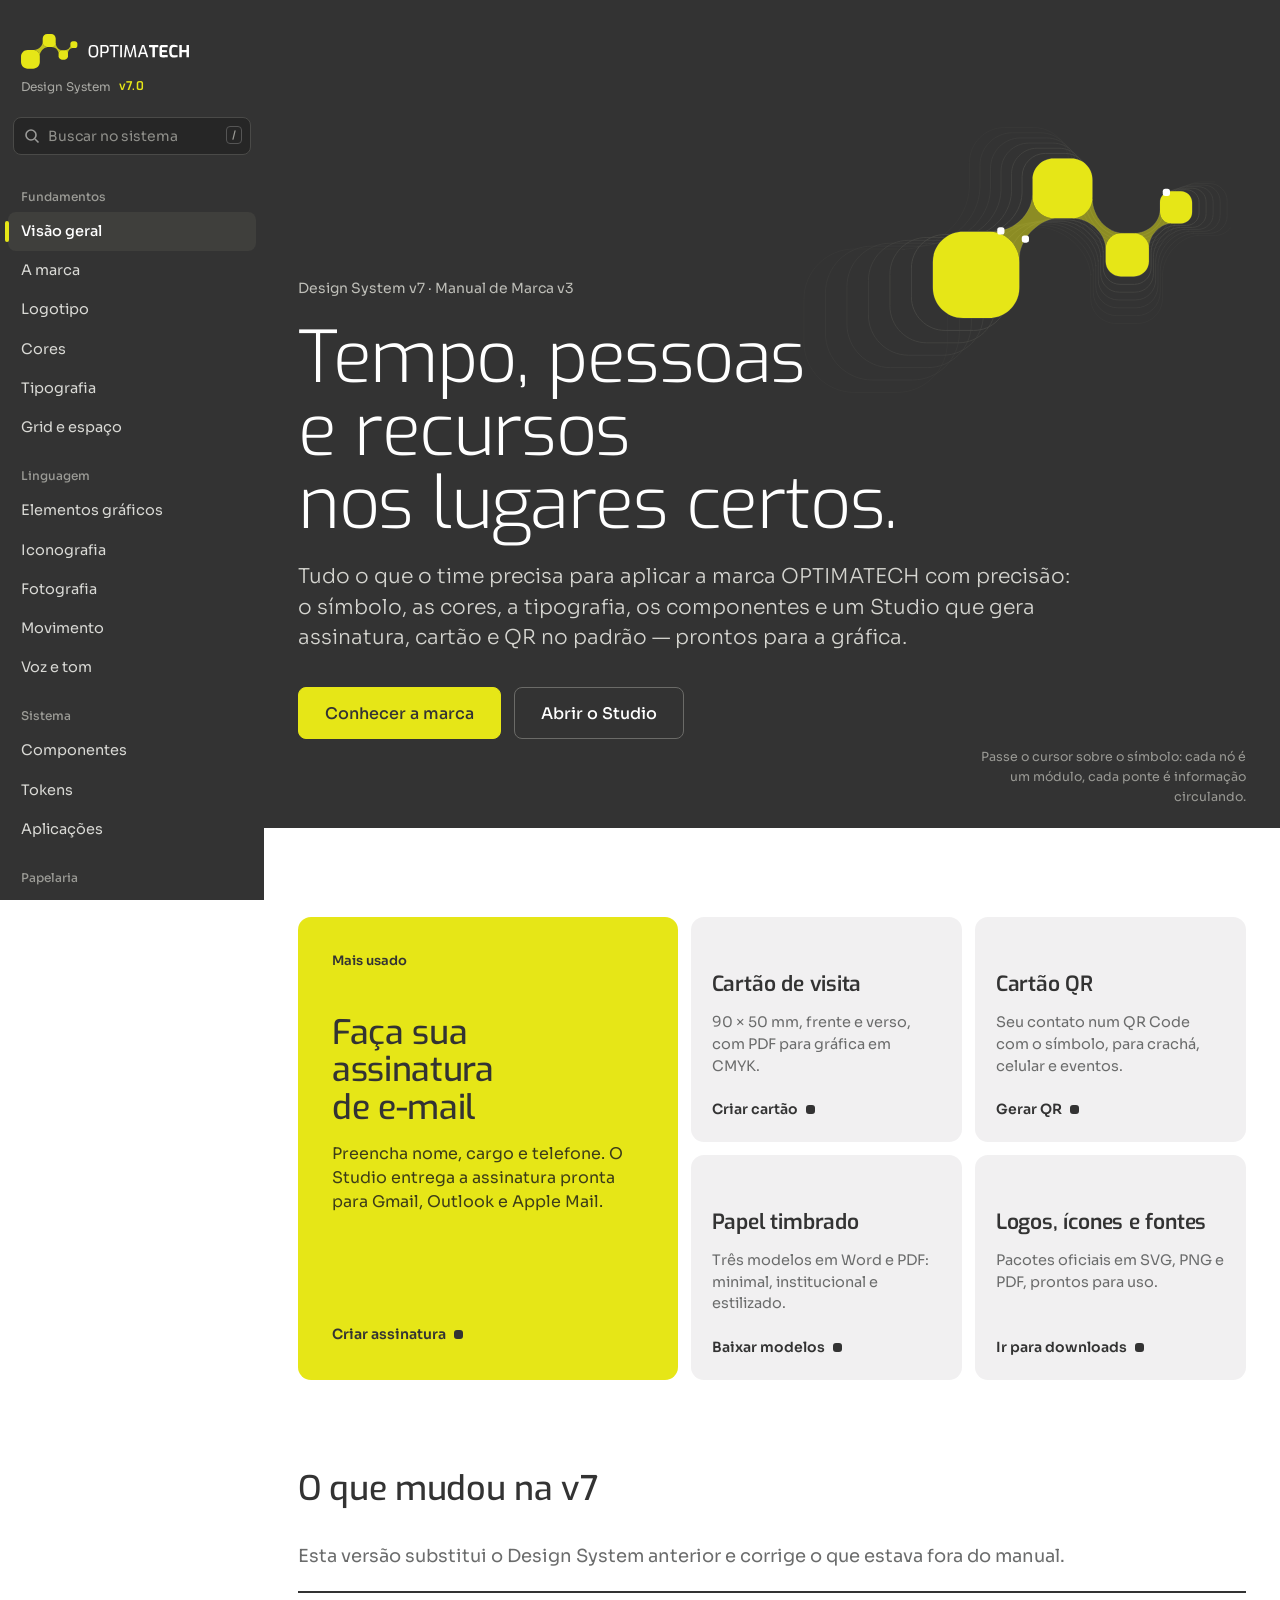
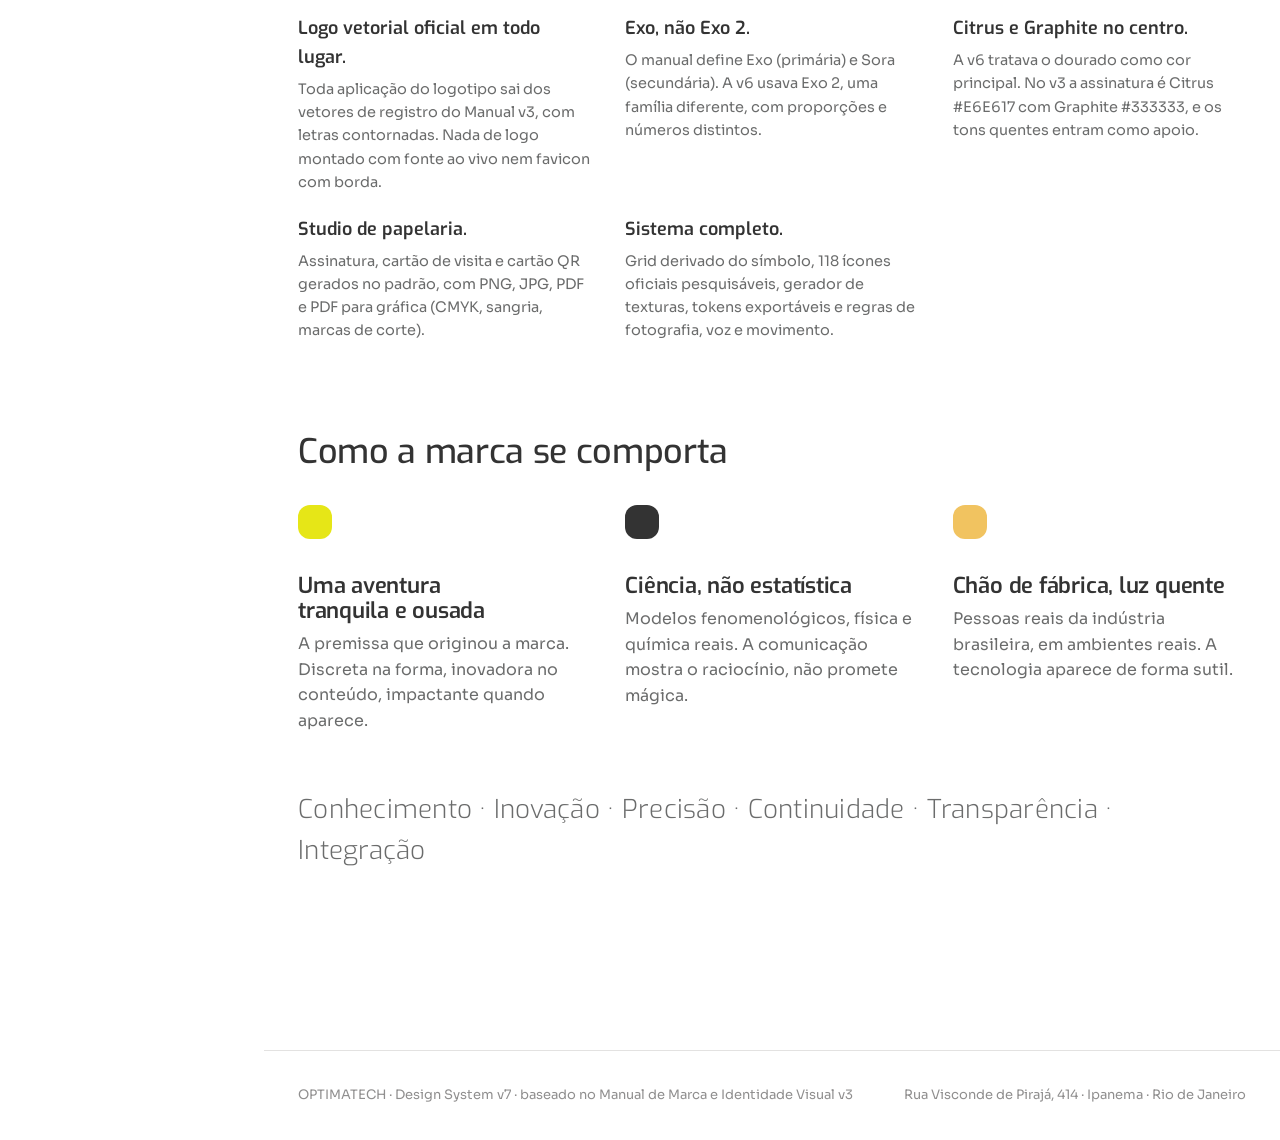
==== index.html @ f8e298fc "Design System v7: nova versão fiel ao Manual de Marca v3 Logo oficial em vetor, paleta Citrus + Grap" ====
<!doctype html>
<html lang="pt-BR">
<head>
<meta charset="utf-8">
<meta name="viewport" content="width=device-width,initial-scale=1">
<title>OPTIMATECH Design System</title>
<meta name="description" content="Marca, regras e ferramentas para aplicar a identidade OPTIMATECH sem erro. Baseado no Manual de Marca v3.">
<meta name="theme-color" content="#333333">
<link rel="icon" href="assets/brand/favicon.svg" type="image/svg+xml">
<link rel="preload" href="assets/fonts/exo-latin-500-normal.woff2" as="font" type="font/woff2" crossorigin>
<link rel="preload" href="assets/fonts/sora-latin-400-normal.woff2" as="font" type="font/woff2" crossorigin>
<link rel="stylesheet" href="assets/css/tokens.css">
<link rel="stylesheet" href="assets/css/base.css">
<link rel="stylesheet" href="assets/css/ds.css">
</head>
<body>
<a class="sr-only" href="#main">Pular para o conteúdo</a>
<div class="shell">
<aside class="rail"></aside>
<div>
<header class="topbar"></header>
<main id="main">

<!-- ===================================================== INÍCIO -->
<section class="page" id="p-inicio" data-page="inicio">
  <div class="hero">
    <div class="hero__stage" id="heroStage" aria-hidden="true"></div>
    <div class="wrap hero__copy">
      <p class="hero__kicker">Design System v7 · Manual de Marca v3</p>
      <h1>Tempo, pessoas e recursos<br>nos lugares certos.</h1>
      <p class="hero__lead">Tudo o que o time precisa para aplicar a marca OPTIMATECH com precisão: o símbolo, as cores, a tipografia, os componentes e um Studio que gera assinatura, cartão e QR no padrão — prontos para a gráfica.</p>
      <div class="hero__cta">
        <a class="btn btn--accent btn--lg" href="#logotipo">Conhecer a marca</a>
        <a class="btn btn--ghost btn--lg" href="studio.html#assinatura">Abrir o Studio</a>
      </div>
    </div>
    <p class="hero__hint">Passe o cursor sobre o símbolo: cada nó é um módulo, cada ponte é informação circulando.</p>
  </div>

  <div class="wrap">
    <div class="sec">
      <div class="start-grid">
        <a class="start start--studio" href="studio.html#assinatura">
          <span class="start__k">Mais usado</span>
          <h3>Faça sua assinatura de e-mail</h3>
          <p>Preencha nome, cargo e telefone. O Studio entrega a assinatura pronta para Gmail, Outlook e Apple Mail.</p>
          <span class="start__go">Criar assinatura</span>
        </a>
        <a class="start" href="studio.html#cartao">
          <h3>Cartão de visita</h3>
          <p>90 × 50 mm, frente e verso, com PDF para gráfica em CMYK.</p>
          <span class="start__go">Criar cartão</span>
        </a>
        <a class="start" href="studio.html#qr">
          <h3>Cartão QR</h3>
          <p>Seu contato num QR Code com o símbolo, para crachá, celular e eventos.</p>
          <span class="start__go">Gerar QR</span>
        </a>
        <a class="start" href="#papelaria">
          <h3>Papel timbrado</h3>
          <p>Três modelos em Word e PDF: minimal, institucional e estilizado.</p>
          <span class="start__go">Baixar modelos</span>
        </a>
        <a class="start" href="#downloads">
          <h3>Logos, ícones e fontes</h3>
          <p>Pacotes oficiais em SVG, PNG e PDF, prontos para uso.</p>
          <span class="start__go">Ir para downloads</span>
        </a>
      </div>
    </div>

    <div class="sec">
      <div class="sec-head"><h2 class="h">O que mudou na v7</h2><p class="intro">Esta versão substitui o Design System anterior e corrige o que estava fora do manual.</p></div>
      <div class="changes">
        <div><b>Logo vetorial oficial em todo lugar.</b><p>Toda aplicação do logotipo sai dos vetores de registro do Manual v3, com letras contornadas. Nada de logo montado com fonte ao vivo nem favicon com borda.</p></div>
        <div><b>Exo, não Exo 2.</b><p>O manual define Exo (primária) e Sora (secundária). A v6 usava Exo 2, uma família diferente, com proporções e números distintos.</p></div>
        <div><b>Citrus e Graphite no centro.</b><p>A v6 tratava o dourado como cor principal. No v3 a assinatura é Citrus #E6E617 com Graphite #333333, e os tons quentes entram como apoio.</p></div>
        <div><b>Studio de papelaria.</b><p>Assinatura, cartão de visita e cartão QR gerados no padrão, com PNG, JPG, PDF e PDF para gráfica (CMYK, sangria, marcas de corte).</p></div>
        <div><b>Sistema completo.</b><p>Grid derivado do símbolo, 118 ícones oficiais pesquisáveis, gerador de texturas, tokens exportáveis e regras de fotografia, voz e movimento.</p></div>
      </div>
    </div>

    <div class="sec">
      <div class="sec-head"><h2 class="h">Como a marca se comporta</h2></div>
      <div class="pillars">
        <div class="pillar"><span class="pillar__n" style="--c:var(--ot-citrus)"></span><h3>Uma aventura tranquila e ousada</h3><p>A premissa que originou a marca. Discreta na forma, inovadora no conteúdo, impactante quando aparece.</p></div>
        <div class="pillar"><span class="pillar__n" style="--c:var(--ot-graphite)"></span><h3>Ciência, não estatística</h3><p>Modelos fenomenológicos, física e química reais. A comunicação mostra o raciocínio, não promete mágica.</p></div>
        <div class="pillar"><span class="pillar__n" style="--c:var(--ot-sand)"></span><h3>Chão de fábrica, luz quente</h3><p>Pessoas reais da indústria brasileira, em ambientes reais. A tecnologia aparece de forma sutil.</p></div>
      </div>
      <p class="values">Conhecimento · Inovação · Precisão · Continuidade · Transparência · Integração</p>
    </div>
  </div>
</section>

<!-- ===================================================== MARCA -->
<section class="page" id="p-marca" data-page="marca">
  <header class="p-head"><svg class="p-head__trail" data-trail></svg><div class="wrap">
    <p class="crumb">Fundamentos</p>
    <h1>A marca</h1>
    <p class="lead">Por que a OPTIMATECH existe, o que o símbolo representa e como isso orienta cada peça.</p>
  </div></header>
  <div class="wrap">
    <div class="sec">
      <div class="purpose">
        <div><h2 class="h">Propósito</h2><p class="big">Contribuir com o desenvolvimento da indústria brasileira, de forma consistente e preparada para o futuro, com mais controle, conhecimento, clareza e capacidade para tomar decisões complexas.</p></div>
        <div><h3>Proposta de valor</h3><p>Automatizamos e integramos sistemas produtivos por meio do conhecimento científico, aliando modelos fenomenológicos e ciência de dados. Conduzimos as plantas industriais para operarem com menos desperdício e mais segurança, e devolvemos ao cliente tempo para o que é estratégico.</p>
        <h3>Assinatura verbal</h3><p><b class="sig">Tempo, pessoas e recursos nos lugares certos.</b><br>Slogan de apresentação: <i>Junte-se à transformação digital da indústria.</i></p></div>
      </div>
    </div>
    <div class="sec">
      <h2 class="h">O símbolo</h2>
      <p class="intro">Quatro nós de cantos arredondados ligados por pontes orgânicas. Os nós são estrutura (dados, módulos, soluções); as pontes são inteligência e informação circulando entre eles. A leitura é de molécula, de rede e de movimento ascendente.</p>
      <div class="concept">
        <div class="concept__art" id="conceptArt"></div>
        <ol class="concept__steps">
          <li data-step="nodes"><b>Nós</b><span>Estrutura, dados, informações. Hubs, módulos e soluções da plataforma.</span></li>
          <li data-step="bridges"><b>Pontes</b><span>Inteligências e informações que conectam os módulos.</span></li>
          <li data-step="merged"><b>Fusão</b><span>Juntos, formam um só fluxo: a planta operando como sistema.</span></li>
          <li data-step="trail"><b>Trilha</b><span>O contorno vira linguagem gráfica: linhas, padrões e supergráficos.</span></li>
        </ol>
      </div>
      <p class="note">A versão 2021 da marca partia do astrolábio, instrumento que dava precisão e direção aos navegadores. A v3 preserva essa ideia de guia no desconhecido e a traduz para o vocabulário da indústria química: moléculas, sensores e redes.</p>
    </div>
    <div class="sec">
      <h2 class="h">Personalidade</h2>
      <div class="traits">
        <div><h3>Discreta</h3><p>Neutra, sóbria, sem excessos. Muito branco, muito Graphite, poucas cores por peça.</p></div>
        <div><h3>Inovadora</h3><p>Forma geométrica e tecnológica, linguagem que antecipa o que a planta ainda não vê.</p></div>
        <div><h3>Impactante</h3><p>Quando o Citrus entra, ele aparece de verdade: grande, chapado, em contraste com Graphite.</p></div>
      </div>
    </div>
  </div>
</section>

<!-- ===================================================== LOGOTIPO -->
<section class="page" id="p-logotipo" data-page="logotipo">
  <header class="p-head"><svg class="p-head__trail" data-trail></svg><div class="wrap">
    <p class="crumb">Fundamentos</p>
    <h1>Logotipo</h1>
    <p class="lead">Símbolo e palavra formam a assinatura principal. Use sempre os arquivos oficiais: as letras são contornadas e a geometria não deve ser redesenhada.</p>
    <nav class="toc"><a href="#logotipo/anatomia">Anatomia</a><a href="#logotipo/construcao">Construção</a><a href="#logotipo/protecao">Área de proteção</a><a href="#logotipo/versoes">Versões</a><a href="#logotipo/cores">Cores</a><a href="#logotipo/gerador">Gerador</a><a href="#logotipo/incorreto">Usos incorretos</a><a href="#logotipo/favicon">Favicon e app</a></nav>
  </div></header>
  <div class="wrap">
    <div class="sec" id="logotipo-anatomia">
      <h2 class="h">Anatomia</h2>
      <p class="intro">Passe o cursor pelas partes para ver o papel de cada uma.</p>
      <div class="anatomy" id="anatomy">
        <div class="anatomy__art" id="anatomyArt"></div>
        <ul class="anatomy__legend">
          <li data-part="nodes"><i style="background:#333"></i><b>Nós</b> quatro quadrados com raio de 35% do lado, em proporção decrescente.</li>
          <li data-part="bridges"><i style="background:#999"></i><b>Pontes</b> curvas de transição entre nós. Podem receber tom de 80% ou 50%.</li>
          <li data-part="optima"><i style="background:#555"></i><b>OPTIMA</b> Exo Medium, contornada.</li>
          <li data-part="tech"><i style="background:#111"></i><b>TECH</b> Exo Bold, contornada. O contraste de peso é parte da marca.</li>
        </ul>
      </div>
    </div>

    <div class="sec" id="logotipo-construcao">
      <h2 class="h">Construção</h2>
      <p class="intro">O módulo <b>u</b> é o lado do menor nó. O símbolo mede 8u de largura; os demais nós crescem em progressão até o maior, que concentra o peso visual na base. Os nós usam sempre raio de 35% do próprio lado, regra que também gera os raios da interface.</p>
      <div class="build" id="buildArt"></div>
    </div>

    <div class="sec" id="logotipo-protecao">
      <h2 class="h">Área de proteção e tamanho mínimo</h2>
      <div class="grid g2">
        <div><div class="clear" id="clearArt"></div><p class="cap">Mantenha 2u livres em todos os lados. Nenhum texto, borda ou imagem entra nessa área.</p></div>
        <div class="minsizes" id="minSizes"></div>
      </div>
    </div>

    <div class="sec" id="logotipo-versoes">
      <h2 class="h">Versões</h2>
      <p class="intro">A assinatura horizontal é a preferencial. O símbolo isolado entra quando a marca já está presente no contexto ou o espaço é pequeno. As variações de símbolo existem para linguagem gráfica, não para substituir o logo.</p>
      <div class="versions" id="versions"></div>
      <h3>Variações do símbolo</h3>
      <div class="symvars" id="symVars"></div>
    </div>

    <div class="sec" id="logotipo-cores">
      <div class="sec-head"><h2 class="h">Versões cromáticas</h2><p class="intro">As combinações aprovadas no manual. Clique para baixar SVG ou PNG.</p></div>
      <div class="variants" id="variants"></div>
    </div>

    <div class="sec" id="logotipo-gerador">
      <h2 class="h">Gerador de logo</h2>
      <p class="intro">Monte exatamente o arquivo que você precisa, dentro das combinações aprovadas.</p>
      <div class="lgen">
        <div class="lgen__preview" id="lgPrev"></div>
        <div class="lgen__ctrl">
          <div class="field"><label>Formato</label><div class="seg" data-lg="layout"><button aria-pressed="true" value="horizontal">Horizontal</button><button value="symbol">Símbolo</button><button value="app">Ícone de app</button></div></div>
          <div class="field"><label>Combinação</label><select class="select" id="lgVariant"></select></div>
          <div class="field"><label>Pontes</label><div class="seg" data-lg="bridge"><button aria-pressed="true" value="solid">Sólidas</button><button value="tint">Tom 80%</button></div></div>
          <div class="field"><label>Área de proteção</label><div class="seg" data-lg="pad"><button value="0">Justo</button><button aria-pressed="true" value="2">2u</button><button value="3">3u</button></div></div>
          <div class="field"><label>Fundo no arquivo</label><div class="seg" data-lg="bg"><button aria-pressed="true" value="1">Com fundo</button><button value="0">Transparente</button></div></div>
          <div class="field"><label for="lgW">Largura do PNG (px)</label><input class="input" id="lgW" type="number" value="2000" min="64" max="8000" step="10"></div>
          <div class="lgen__btns"><button class="btn" id="lgSvg">Baixar SVG</button><button class="btn btn--ghost" id="lgPng">Baixar PNG</button><button class="btn btn--ghost" id="lgCopy">Copiar SVG</button></div>
        </div>
      </div>
    </div>

    <div class="sec" id="logotipo-incorreto">
      <h2 class="h">Usos incorretos</h2>
      <p class="intro">Os erros mais comuns que encontramos em materiais antigos. Se precisar de algo fora das regras, fale com o marketing antes.</p>
      <div class="donts" id="donts"></div>
    </div>

    <div class="sec" id="logotipo-favicon">
      <h2 class="h">Favicon e ícone de app</h2>
      <p class="intro">Tile Graphite com o símbolo centralizado, cantos de 9% do lado. Citrus é a versão principal; laranja e branco são alternativas aprovadas.</p>
      <div class="apps" id="apps"></div>
    </div>
  </div>
</section>

<!-- ===================================================== CORES -->
<section class="page" id="p-cores" data-page="cores">
  <header class="p-head"><svg class="p-head__trail" data-trail></svg><div class="wrap">
    <p class="crumb">Fundamentos</p>
    <h1>Cores</h1>
    <p class="lead">A paleta nasce do chão de fábrica: cinzas sóbrios, aço e o amarelo das sinalizações. Clique em qualquer valor para copiar.</p>
    <nav class="toc"><a href="#cores/primarias">Primárias</a><a href="#cores/neutros">Neutros</a><a href="#cores/quentes">Quentes</a><a href="#cores/solucoes">Soluções</a><a href="#cores/proporcao">Proporção</a><a href="#cores/contraste">Contraste</a><a href="#cores/campanha">Paleta de campanha</a></nav>
  </div></header>
  <div class="wrap">
    <div class="sec" id="cores-primarias"><h2 class="h">Primárias</h2><p class="intro">Citrus, Graphite e branco são a assinatura cromática. Citrus é sinal: entra para chamar atenção, nunca como cor de texto sobre branco.</p><div class="sw-hero" id="swPrimary"></div></div>
    <div class="sec" id="cores-neutros"><h2 class="h">Neutros de fábrica</h2><p class="intro">Fundos, textos e estrutura. Gelo para fundos claros, Iron e Steel para texto secundário, Graphite para texto principal.</p><div class="sw-row" id="swNeutral"></div></div>
    <div class="sec" id="cores-quentes"><h2 class="h">Quentes</h2><p class="intro">A luz de fim de tarde na planta. Areia, âmbar e bronze aquecem fundos, gradientes e fotografias; laranja é acento de alerta e destaque.</p><div class="sw-row" id="swWarm"></div></div>
    <div class="sec" id="cores-solucoes"><h2 class="h">Cores das soluções</h2><p class="intro">Cada frente de produto tem uma cor de identificação para tags, ícones e capas. Use apenas para diferenciar soluções.</p><div class="sol-row" id="swSol"></div></div>
    <div class="sec" id="cores-proporcao"><h2 class="h">Proporção</h2><p class="intro">Uma peça institucional típica: muito respiro claro, Graphite estruturando, Citrus em um único ponto de atenção.</p><div class="ratio" id="ratio"></div><p class="cap">Referência de uso, não fórmula. Peças de campanha podem inverter a dominância (fundo Citrus com elementos Graphite).</p></div>
    <div class="sec" id="cores-contraste"><h2 class="h">Contraste de texto</h2><p class="intro">Combinações calculadas pela WCAG 2.2. Para texto corrido, use apenas AA ou AAA.</p><div class="tbl-wrap"><table class="t contrast" id="contrast"></table></div></div>
    <div class="sec" id="cores-campanha"><h2 class="h">Paleta de campanha</h2><p class="intro">O manual prevê uma extensão vibrante para campanhas, eventos e sub-marcas. Não use em materiais institucionais nem combine mais de duas destas cores na mesma peça.</p><div class="camp" id="swCamp"></div></div>
  </div>
</section>

<!-- ===================================================== TIPOGRAFIA -->
<section class="page" id="p-tipografia" data-page="tipografia">
  <header class="p-head"><svg class="p-head__trail" data-trail></svg><div class="wrap">
    <p class="crumb">Fundamentos</p>
    <h1>Tipografia</h1>
    <p class="lead">Exo dá a voz da marca: geométrica, precisa, tecnológica. Sora garante leitura confortável em telas. A escala segue Fibonacci.</p>
  </div></header>
  <div class="wrap">
    <div class="sec">
      <div class="faces">
        <article class="face face--exo">
          <div class="face__glyph">Aa</div>
          <div><h2 class="h">Exo</h2><p class="role">Primária · títulos, números, destaques, marca</p>
          <p>Escolhida por representar clareza, neutralidade e sofisticação. É a família do logotipo (OPTIMA em Medium, TECH em Bold). Use em títulos, chamadas, números de impacto e nomes de soluções.</p>
          <div class="weights" data-font="Exo" data-w="300,400,500,600,700,800"></div></div>
        </article>
        <article class="face face--sora">
          <div class="face__glyph">Aa</div>
          <div><h2 class="h">Sora</h2><p class="role">Secundária · texto corrido, interface, legendas</p>
          <p>Geométrica com formas abertas e bom espaçamento interno, feita para telas. Disponível no Google Fonts (código aberto), o que garante a mesma aparência em sites, produtos e sistemas.</p>
          <div class="weights" data-font="Sora" data-w="200,300,400,600,700,800"></div></div>
        </article>
      </div>
    </div>
    <div class="sec">
      <h2 class="h">Escala</h2>
      <p class="intro">8 · 13 · 21 · 34 · 55 · 89. Cada degrau é o anterior multiplicado pela razão áurea (1,618).</p>
      <div class="scale" id="typeScale"></div>
    </div>
    <div class="sec">
      <h2 class="h">Hierarquia em uso</h2>
      <div class="hier">
        <div class="hier__demo">
          <p class="hd-date">Março / 2026</p>
          <h3 class="hd-title">Alta Performance Operacional<br>para a <b>Indústria Brasileira</b></h3>
          <p class="hd-body">Gêmeos digitais fenomenológicos e inteligência artificial para otimizar processos industriais complexos. Do mineral ao metal, do petróleo à energia: ciência, não estatística.</p>
          <div class="hd-kpis"><div><b>480x</b><span>mais rápido que análise laboratorial</span></div><div><b>16+</b><span>clientes industriais ativos</span></div><div><b>1 min</b><span>de atualização do gêmeo digital</span></div></div>
        </div>
        <ul class="hier__rules">
          <li><b>Título em dois pesos.</b> Exo Light ou Regular para o contexto, Bold para a ideia-chave, como no logotipo.</li>
          <li><b>Números em Exo.</b> Indicadores grandes, legenda curta em Sora logo abaixo.</li>
          <li><b>Texto corrido em Sora</b> Light ou Regular, 16 a 21 px na tela, até 70 caracteres por linha.</li>
          <li><b>Caixa alta só no logotipo.</b> Títulos e botões usam caixa de frase.</li>
        </ul>
      </div>
    </div>
    <div class="sec">
      <h2 class="h">Teste a tipografia</h2>
      <div class="tester">
        <div class="tester__bar">
          <div class="seg" data-tt="font"><button aria-pressed="true" value="Exo">Exo</button><button value="Sora">Sora</button></div>
          <label>Peso <input type="range" id="ttW" min="200" max="800" step="100" value="500"></label>
          <label>Tamanho <input type="range" id="ttS" min="13" max="144" value="55"></label>
          <span class="tester__val" id="ttVal">Exo 500 · 55 px</span>
        </div>
        <div class="tester__out" id="ttOut" contenteditable="true" spellcheck="false">Fábricas complexas não precisam operar no escuro.</div>
      </div>
    </div>
    <div class="sec">
      <h2 class="h">Quando a fonte não estiver disponível</h2>
      <p>No PowerPoint, Word e e-mail sem as fontes instaladas, use <b>Arial</b> como substituta (títulos em negrito, texto regular). Instale Exo e Sora a partir da página de downloads para ter a marca completa. Nunca substitua o logotipo por texto digitado.</p>
      <p class="note">O manual v3 cita a Neue Haas Grotesk em um parágrafo da página de Exo. Como é uma fonte comercial sem licença registrada aqui, ela não entra no sistema até o marketing confirmar a intenção e a licença.</p>
    </div>
  </div>
</section>

<!-- ===================================================== GRID -->
<section class="page" id="p-grid" data-page="grid">
  <header class="p-head"><svg class="p-head__trail" data-trail></svg><div class="wrap">
    <p class="crumb">Fundamentos</p>
    <h1>Grid e espaço</h1>
    <p class="lead">O mesmo raciocínio que constrói o símbolo organiza as páginas: módulo, proporção áurea e cantos de 35%.</p>
  </div></header>
  <div class="wrap">
    <div class="sec"><h2 class="h">Espaçamento</h2><p class="intro">Escala Fibonacci em pixels. Use os degraus vizinhos para relacionar elementos e saltos maiores para separar blocos.</p><div class="space" id="spaceScale"></div></div>
    <div class="sec"><h2 class="h">Raios</h2><p class="intro">Os nós do símbolo têm raio igual a 35% do lado. Em elementos de interface, que são retangulares, o raio vem de uma escala fixa; em formas quadradas gráficas (tiles, blocos, máscaras de foto), aplique 35%.</p><div class="radii" id="radii"></div></div>
    <div class="sec"><h2 class="h">Grids de layout</h2><div class="layouts" id="layouts"></div></div>
  </div>
</section>

<!-- ===================================================== ELEMENTOS -->
<section class="page" id="p-elementos" data-page="elementos">
  <header class="p-head"><svg class="p-head__trail" data-trail></svg><div class="wrap">
    <p class="crumb">Linguagem</p>
    <h1>Elementos gráficos</h1>
    <p class="lead">Supergráficos, trilhas, padrões e blocos derivados do símbolo. Ajuste cor e escala e baixe em SVG ou PNG para apresentações, posts e ambientação.</p>
  </div></header>
  <div class="wrap">
    <div class="sec">
      <div class="tex" id="tex">
        <div class="tex__tabs seg" id="texTabs"></div>
        <div class="tex__body">
          <div class="tex__preview" id="texPrev"></div>
          <div class="tex__ctrl">
            <p class="tex__desc" id="texDesc"></p>
            <div class="field"><label>Combinação</label><div class="tex__pal" id="texPal"></div></div>
            <div class="field"><label for="texScale">Escala</label><input type="range" id="texScale" min="40" max="260" value="100"></div>
            <div class="field"><label for="texSeed">Variação</label><input type="range" id="texSeed" min="1" max="40" value="7"></div>
            <div class="field"><label>Formato</label><div class="seg" id="texFmt"><button aria-pressed="true" value="1920x1080">16:9</button><button value="1080x1080">1:1</button><button value="1080x1350">4:5</button><button value="1080x1920">9:16</button><button value="2480x3508">A4</button></div></div>
            <div class="lgen__btns"><button class="btn" id="texSvg">Baixar SVG</button><button class="btn btn--ghost" id="texPng">Baixar PNG</button></div>
          </div>
        </div>
      </div>
    </div>
    <div class="sec">
      <h2 class="h">Regras de uso</h2>
      <div class="grid g3 rules">
        <div><h3>Um elemento por peça</h3><p>Escolha um recurso (trilha, padrão ou supergráfico) e deixe ele trabalhar. Combinar vários tira a força da marca.</p></div>
        <div><h3>Gradiente só no símbolo</h3><p>Efeitos metalizados e gradientes podem ser aplicados ao símbolo sobre fundo claro ou escuro, nunca ao logotipo completo nem sobre fotos.</p></div>
        <div><h3>Cortes intencionais</h3><p>O supergráfico sai da página em pelo menos dois lados. Um corte tímido parece erro de diagramação.</p></div>
      </div>
    </div>
  </div>
</section>

<!-- ===================================================== ICONOGRAFIA -->
<section class="page" id="p-iconografia" data-page="iconografia">
  <header class="p-head"><svg class="p-head__trail" data-trail></svg><div class="wrap">
    <p class="crumb">Linguagem</p>
    <h1>Iconografia</h1>
    <p class="lead">118 ícones oficiais em traço técnico, monocromáticos. Busque, troque a cor e baixe em SVG ou PNG.</p>
  </div></header>
  <div class="wrap">
    <div class="sec">
      <div class="ic-bar">
        <input class="input" id="icQ" type="search" placeholder="Buscar ícone: energia, dados, equipe…" aria-label="Buscar ícone">
        <div class="seg" id="icCat"></div>
        <div class="ic-colors" id="icColors" aria-label="Cor dos ícones"></div>
        <label class="ic-size">Tamanho <input type="range" id="icSize" min="32" max="96" value="56"></label>
      </div>
      <p class="ic-count" id="icCount"></p>
      <div class="ic-grid" id="icGrid"></div>
    </div>
    <div class="sec">
      <h2 class="h">Regras</h2>
      <div class="grid g3 rules">
        <div><h3>Uma cor</h3><p>Graphite sobre claro, branco ou Citrus sobre Graphite. Não preencha áreas internas nem aplique duas cores.</p></div>
        <div><h3>A partir de 24 px</h3><p>Abaixo disso os detalhes de traço se perdem. Em interfaces pequenas, prefira ícones de sistema simples.</p></div>
        <div><h3>Ícone acompanha texto</h3><p>Em diagramas e cards, o ícone ilustra um rótulo; ele não substitui a palavra.</p></div>
      </div>
    </div>
  </div>
  <div class="drawer" id="icDrawer" hidden>
    <div class="drawer__in">
      <button class="drawer__x" id="icX" aria-label="Fechar">×</button>
      <div class="drawer__art" id="icArt"></div>
      <h3 id="icName"></h3><p class="cap" id="icMeta"></p>
      <div class="lgen__btns"><button class="btn" id="icDlSvg">Baixar SVG</button><button class="btn btn--ghost" id="icDlPng">Baixar PNG 512</button><button class="btn btn--ghost" id="icCopy">Copiar SVG</button></div>
    </div>
  </div>
</section>

<!-- ===================================================== FOTOGRAFIA -->
<section class="page" id="p-fotografia" data-page="fotografia">
  <header class="p-head"><svg class="p-head__trail" data-trail></svg><div class="wrap">
    <p class="crumb">Linguagem</p>
    <h1>Fotografia</h1>
    <p class="lead">Pessoas reais da indústria brasileira, máquinas reais dos nossos setores, luz quente. O cliente precisa reconhecer a própria planta na imagem.</p>
  </div></header>
  <div class="wrap">
    <div class="sec">
      <div class="photo-mosaic" id="photoMosaic"></div>
    </div>
    <div class="sec">
      <h2 class="h">Direção</h2>
      <div class="grid g2 rules">
        <div><h3>O humano em primeiro plano</h3><p>Operador, engenheira, gerente de processo. Rostos, mãos, olhar atento. A tecnologia aparece de forma sutil, num tablet ou numa tela ao fundo.</p></div>
        <div><h3>Luz de fim de tarde</h3><p>Âmbar, cobre e areia. O quente é a marca. Evite azul frio dominante; se a cena for noturna, mantenha pontos de luz quente.</p></div>
        <div><h3>Equipamento verdadeiro</h3><p>Alto-forno, disco pelotizador, coluna de destilação, evaporador. Cada setor reconhece suas máquinas; maquinário genérico enfraquece a mensagem.</p></div>
        <div><h3>Brasil, não banco de imagem</h3><p>Pessoas e ambientes brasileiros e latino-americanos, sem pose de estúdio, sem sorriso para a câmera fora de contexto.</p></div>
      </div>
    </div>
    <div class="sec">
      <h2 class="h">Tratamento com a marca</h2>
      <p class="intro">Arraste para comparar a foto original com o tratamento em duotone Graphite e Citrus, usado em capas e chamadas fortes.</p>
      <div class="duo" id="duo"><img src="assets/img/foto/engenheira-tablet-forno.jpg" alt="Engenheira com tablet diante de um forno industrial"><div class="duo__fx"><img src="assets/img/foto/engenheira-tablet-forno.jpg" alt=""></div><input type="range" min="0" max="100" value="50" aria-label="Comparar tratamento"><span class="duo__h"></span></div>
      <div class="grid g3" style="margin-top:var(--s-6)">
        <figure class="do"><div class="ph" style="background-image:url(assets/img/foto/pelotizacao-forno-grelha.jpg)"><span class="ph__logo" data-logo="white"></span></div><figcaption>Logo branco chapado, no canto com área livre.</figcaption></figure>
        <figure class="dont"><div class="ph" style="background-image:url(assets/img/foto/pelotizacao-forno-grelha.jpg)"><span class="ph__logo ph__logo--mid" data-logo="citrus"></span></div><figcaption>Logo colorido sobre área de imagem movimentada.</figcaption></figure>
        <figure class="dont"><div class="ph ph--cold" style="background-image:url(assets/img/foto/operador-sala-controle-calma.jpg)"></div><figcaption>Filtro azul frio. Contraria a temperatura da marca.</figcaption></figure>
      </div>
    </div>
  </div>
</section>

<!-- ===================================================== MOVIMENTO -->
<section class="page" id="p-movimento" data-page="movimento">
  <header class="p-head"><svg class="p-head__trail" data-trail></svg><div class="wrap">
    <p class="crumb">Linguagem</p>
    <h1>Movimento</h1>
    <p class="lead">A marca se move como um processo bem controlado: entra com fluidez, encaixa com precisão e nunca balança sem motivo.</p>
  </div></header>
  <div class="wrap">
    <div class="sec">
      <div class="motion" id="motionDemos"></div>
    </div>
    <div class="sec">
      <h2 class="h">Curvas e durações</h2>
      <div class="grid g2">
        <div class="easing" id="easing"></div>
        <div><div class="tbl-wrap"><table class="t"><thead><tr><th>Token</th><th>Valor</th><th>Uso</th></tr></thead><tbody>
          <tr><td><code>--t-fast</code></td><td>130 ms</td><td>Hover, foco, toggles</td></tr>
          <tr><td><code>--t-base</code></td><td>210 ms</td><td>Abrir menus, trocar abas</td></tr>
          <tr><td><code>--t-slow</code></td><td>550 ms</td><td>Entrada de página, painéis</td></tr>
          <tr><td><code>--t-scene</code></td><td>890 ms</td><td>Assinatura animada, aberturas de vídeo</td></tr>
          <tr><td><code>--ease-flow</code></td><td>cubic-bezier(.22,.8,.2,1)</td><td>Entradas e transições</td></tr>
          <tr><td><code>--ease-snap</code></td><td>cubic-bezier(.5,0,.2,1.4)</td><td>Encaixe de nós, confirmações</td></tr>
        </tbody></table></div>
        <p class="cap" style="margin-top:var(--s-4)">Respeite a preferência de movimento reduzido do sistema: os tokens zeram automaticamente.</p></div>
      </div>
    </div>
  </div>
</section>

<!-- ===================================================== VOZ -->
<section class="page" id="p-voz" data-page="voz">
  <header class="p-head"><svg class="p-head__trail" data-trail></svg><div class="wrap">
    <p class="crumb">Linguagem</p>
    <h1>Voz e tom</h1>
    <p class="lead">Falamos como engenheiros que explicam bem: autoridade técnica sem jargão, números concretos, nenhum exagero.</p>
  </div></header>
  <div class="wrap">
    <div class="sec">
      <div class="voice">
        <div><h3>Somos</h3><ul><li>Precisos e concretos</li><li>Calmos diante de problemas complexos</li><li>Curiosos e científicos</li><li>Parceiros do chão de fábrica</li></ul></div>
        <div><h3>Não somos</h3><ul><li>Vagos ou promocionais</li><li>Alarmistas</li><li>Herméticos, cheios de siglas</li><li>Distantes, de consultoria de slide</li></ul></div>
      </div>
    </div>
    <div class="sec">
      <h2 class="h">Chamadas que funcionam</h2>
      <p class="intro">Frases do manual v3. Curtas, com um problema real e uma resposta verificável.</p>
      <div class="lines" id="lines"></div>
    </div>
    <div class="sec">
      <h2 class="h">Reescrevendo</h2>
      <div class="rewrite" id="rewrite"></div>
    </div>
    <div class="sec">
      <h2 class="h">Vocabulário</h2>
      <div class="tbl-wrap"><table class="t"><thead><tr><th>Prefira</th><th>Evite</th><th>Por quê</th></tr></thead><tbody>
        <tr><td>Modelagem fenomenológica, física e química reais</td><td>IA que aprende sozinha, caixa-preta</td><td>Nosso diferencial é ciência aplicada, não estatística opaca.</td></tr>
        <tr><td>Gêmeo digital (digital twin na primeira menção em inglês)</td><td>Réplica virtual, avatar da planta</td><td>Termo consolidado no mercado e nos nossos materiais.</td></tr>
        <tr><td>480x mais rápido que a análise laboratorial</td><td>+47% de eficiência</td><td>Número concreto, com referência, convence mais que percentual solto.</td></tr>
        <tr><td>Plataforma Master: Middler, Motor, Monitor</td><td>Planos Básico, Intermediário, Avançado</td><td>Mostramos arquitetura e funcionalidades, não pacotes.</td></tr>
        <tr><td>Planta, operação, processo</td><td>Negócio, ecossistema, jornada</td><td>Falamos a língua de quem opera.</td></tr>
      </tbody></table></div>
    </div>
  </div>
</section>

<!-- ===================================================== COMPONENTES -->
<section class="page" id="p-componentes" data-page="componentes">
  <header class="p-head"><svg class="p-head__trail" data-trail></svg><div class="wrap">
    <p class="crumb">Sistema</p>
    <h1>Componentes</h1>
    <p class="lead">Blocos de interface prontos para o site, apresentações HTML e ferramentas internas. Copie o código e use com os tokens.</p>
    <nav class="toc" id="compToc"></nav>
  </div></header>
  <div class="wrap" id="components"></div>
</section>

<!-- ===================================================== TOKENS -->
<section class="page" id="p-tokens" data-page="tokens">
  <header class="p-head"><svg class="p-head__trail" data-trail></svg><div class="wrap">
    <p class="crumb">Sistema</p>
    <h1>Tokens</h1>
    <p class="lead">Os valores de cor, tipo, espaço, raio e movimento num formato que desenvolvedores e ferramentas leem direto.</p>
    <div class="p-meta"><button class="btn btn--sm" data-export="css">Baixar CSS</button><button class="btn btn--sm btn--ghost" data-export="json">Baixar JSON</button><button class="btn btn--sm btn--ghost" data-export="scss">Baixar SCSS</button><button class="btn btn--sm btn--ghost" data-export="tailwind">Baixar Tailwind</button></div>
  </div></header>
  <div class="wrap"><div class="sec"><div class="tbl-wrap"><table class="t" id="tokTable"></table></div></div></div>
</section>

<!-- ===================================================== APLICAÇÕES -->
<section class="page" id="p-aplicacoes" data-page="aplicacoes">
  <header class="p-head"><svg class="p-head__trail" data-trail></svg><div class="wrap">
    <p class="crumb">Sistema</p>
    <h1>Aplicações</h1>
    <p class="lead">Referências do Manual v3 mostrando a marca em uso. Use como direção de arte, não como template para copiar.</p>
  </div></header>
  <div class="wrap"><div class="sec" id="apps-gallery"></div></div>
  <div class="lightbox" id="lightbox" hidden><button aria-label="Fechar">×</button><img alt=""><p></p></div>
</section>

<!-- ===================================================== PAPELARIA -->
<section class="page" id="p-papelaria" data-page="papelaria">
  <header class="p-head"><svg class="p-head__trail" data-trail></svg><div class="wrap">
    <p class="crumb">Papelaria</p>
    <h1>Papel timbrado</h1>
    <p class="lead">Três modelos A4 na nova marca. O arquivo Word abre pronto para escrever: a arte fica no cabeçalho, atrás do texto, e se repete em todas as páginas.</p>
  </div></header>
  <div class="wrap">
    <div class="sec"><div class="lh" id="letterheads"><p class="cap">Carregando modelos…</p></div></div>
    <div class="sec">
      <h2 class="h">Como usar</h2>
      <div class="grid g3 rules">
        <div><h3>Word (.docx)</h3><p>Abra, escreva no corpo e salve com outro nome. Para criar sempre a partir do modelo, use o arquivo .dotx.</p></div>
        <div><h3>PDF</h3><p>Para imprimir a folha em branco na gráfica ou anexar como fundo em outros programas.</p></div>
        <div><h3>Impressão no escritório</h3><p>Imprima em A4 75 a 90 g/m², escala 100%. Impressoras domésticas não imprimem até a borda: o modelo já respeita essa margem.</p></div>
      </div>
      <div class="studio-cta dark">
        <div><h3>Cartão, assinatura e QR</h3><p>A papelaria pessoal é gerada no Studio com os seus dados.</p></div>
        <div class="lgen__btns"><a class="btn btn--accent" href="studio.html#cartao">Criar cartão de visita</a><a class="btn btn--ghost" href="studio.html#assinatura">Criar assinatura</a></div>
      </div>
    </div>
  </div>
</section>

<!-- ===================================================== DOWNLOADS -->
<section class="page" id="p-downloads" data-page="downloads">
  <header class="p-head"><svg class="p-head__trail" data-trail></svg><div class="wrap">
    <p class="crumb">Papelaria</p>
    <h1>Downloads</h1>
    <p class="lead">Pacotes oficiais da marca. Ao baixar, você concorda em usar os arquivos conforme este Design System.</p>
  </div></header>
  <div class="wrap"><div class="sec"><div class="dl" id="dlList"><p class="cap">Carregando pacotes…</p></div></div></div>
</section>

<footer class="foot"><div class="wrap"><span>OPTIMATECH · Design System v7 · baseado no Manual de Marca e Identidade Visual v3</span><span>Rua Visconde de Pirajá, 414 · Ipanema · Rio de Janeiro</span></div></footer>
</main>
</div>
</div>
<script src="assets/js/brand.js"></script>
<script src="assets/js/shell.js"></script>
<script src="assets/js/icons.js" defer></script>
<script src="assets/js/app.js" defer></script>
</body>
</html>
---- assets/css/tokens.css ----
/* =========================================================================
   OPTIMATECH Design Tokens · v7.0 (base: Manual de Marca e Identidade Visual v3)
   Fonte única para web, Studio e documentos. Valores marcados "derivado" não
   estão no manual; foram calculados a partir da geometria/paleta oficial.
   ========================================================================= */

@font-face{font-family:'Exo';font-style:normal;font-weight:300;font-display:swap;src:url(../fonts/exo-latin-300-normal.woff2) format('woff2')}
@font-face{font-family:'Exo';font-style:normal;font-weight:400;font-display:swap;src:url(../fonts/exo-latin-400-normal.woff2) format('woff2')}
@font-face{font-family:'Exo';font-style:italic;font-weight:400;font-display:swap;src:url(../fonts/exo-latin-400-italic.woff2) format('woff2')}
@font-face{font-family:'Exo';font-style:normal;font-weight:500;font-display:swap;src:url(../fonts/exo-latin-500-normal.woff2) format('woff2')}
@font-face{font-family:'Exo';font-style:normal;font-weight:600;font-display:swap;src:url(../fonts/exo-latin-600-normal.woff2) format('woff2')}
@font-face{font-family:'Exo';font-style:normal;font-weight:700;font-display:swap;src:url(../fonts/exo-latin-700-normal.woff2) format('woff2')}
@font-face{font-family:'Exo';font-style:normal;font-weight:800;font-display:swap;src:url(../fonts/exo-latin-800-normal.woff2) format('woff2')}
@font-face{font-family:'Sora';font-style:normal;font-weight:200;font-display:swap;src:url(../fonts/sora-latin-200-normal.woff2) format('woff2')}
@font-face{font-family:'Sora';font-style:normal;font-weight:300;font-display:swap;src:url(../fonts/sora-latin-300-normal.woff2) format('woff2')}
@font-face{font-family:'Sora';font-style:normal;font-weight:400;font-display:swap;src:url(../fonts/sora-latin-400-normal.woff2) format('woff2')}
@font-face{font-family:'Sora';font-style:normal;font-weight:500;font-display:swap;src:url(../fonts/sora-latin-500-normal.woff2) format('woff2')}
@font-face{font-family:'Sora';font-style:normal;font-weight:600;font-display:swap;src:url(../fonts/sora-latin-600-normal.woff2) format('woff2')}
@font-face{font-family:'Sora';font-style:normal;font-weight:700;font-display:swap;src:url(../fonts/sora-latin-700-normal.woff2) format('woff2')}
@font-face{font-family:'Sora';font-style:normal;font-weight:800;font-display:swap;src:url(../fonts/sora-latin-800-normal.woff2) format('woff2')}

:root{
  /* ---- Cor · primária (logotipo) ---- */
  --ot-citrus:#E6E617;      /* CMYK ≈ 16·1·96·0  · ref. PANTONE 3955 C (manual 2021) */
  --ot-graphite:#333333;    /* CMYK ≈ 78·69·62·70 (áreas) · K 90 (texto fino) */
  --ot-white:#FFFFFF;

  /* ---- Cor · neutros de chão de fábrica ---- */
  --ot-ice:#F1F0F1;
  --ot-gray:#908F8F;
  --ot-steel:#808181;
  --ot-iron:#6B6C6C;
  --ot-carbon:#262626;      /* derivado: Graphite −8% L, para camadas sobre Graphite */
  --ot-mist:#E3E2E1;        /* derivado: divisores sobre Ice */

  /* ---- Cor · quentes (secundária) ---- */
  --ot-lemon:#EEE454;
  --ot-butter:#F8D568;
  --ot-sand:#F1C360;
  --ot-amber:#FBB03B;
  --ot-bronze:#A97727;
  --ot-olive:#B3B336;
  --ot-orange:#E65717;
  --ot-slate:#73829D;

  /* ---- Cor · soluções (manual v3 p.56) ---- */
  --ot-sol-gemeo:#2794A8;
  --ot-sol-sensor:#E65717;
  --ot-sol-coi:#E6E617;
  --ot-sol-ialab:#808181;

  /* ---- Semânticos (UI) ---- */
  --bg:var(--ot-white);
  --bg-subtle:var(--ot-ice);
  --surface:var(--ot-white);
  --ink:var(--ot-graphite);
  --ink-2:var(--ot-iron);
  --ink-3:var(--ot-gray);
  --line:var(--ot-mist);
  --accent:var(--ot-citrus);
  --on-accent:var(--ot-graphite);
  --focus:#2794A8;
  --ok:#3F8F3A; --warn:var(--ot-amber); --danger:var(--ot-orange); /* --ok derivado */

  /* ---- Tipografia ---- */
  --font-display:'Exo',system-ui,sans-serif;   /* primária · títulos, números, marca */
  --font-text:'Sora',system-ui,sans-serif;     /* secundária · texto corrido e UI digital */
  /* Escala Fibonacci (manual v3): 8 · 13 · 21 · 34 · 55 · 89 */
  --fs-micro:8px; --fs-small:13px; --fs-body:16px; --fs-lead:21px; --fs-h2:34px; --fs-h1:55px; --fs-hero:89px;
  --lh-tight:1.05; --lh-head:1.15; --lh-body:1.6;

  /* ---- Espaço (Fibonacci, px) ---- */
  --s-1:3px; --s-2:5px; --s-3:8px; --s-4:13px; --s-5:21px; --s-6:34px; --s-7:55px; --s-8:89px; --s-9:144px;

  /* ---- Raio: derivado dos nós do símbolo (raio = 35% do lado) ---- */
  --r-node:35%;
  --r-xs:3px; --r-sm:6px; --r-md:8px; --r-lg:13px; --r-xl:21px; --r-pill:999px;

  /* ---- Elevação ---- */
  --e-1:0 1px 2px rgba(51,51,51,.08);
  --e-2:0 6px 21px -8px rgba(51,51,51,.22);
  --e-3:0 21px 55px -21px rgba(38,38,38,.38);

  /* ---- Movimento ---- */
  --ease-flow:cubic-bezier(.22,.8,.2,1);    /* entrada: dados chegando */
  --ease-snap:cubic-bezier(.5,0,.2,1.4);    /* encaixe de nó */
  --t-fast:130ms; --t-base:210ms; --t-slow:550ms; --t-scene:890ms;

  /* ---- Layout ---- */
  --rail:264px; --content:1120px; --gutter:21px;
}
@media (prefers-reduced-motion:reduce){:root{--t-fast:0ms;--t-base:0ms;--t-slow:0ms;--t-scene:0ms}}
---- assets/css/base.css ----
/* OPTIMATECH DS v7 · shell + componentes base */
*,*::before,*::after{box-sizing:border-box}
html{-webkit-text-size-adjust:100%;scroll-behavior:smooth;scroll-padding-top:var(--s-6)}
body{margin:0;background:var(--bg);color:var(--ink);font:400 var(--fs-body)/var(--lh-body) var(--font-text);-webkit-font-smoothing:antialiased;text-rendering:optimizeLegibility}
img,svg{display:block;max-width:100%}
a{color:inherit}
button,input,select,textarea{font:inherit;color:inherit}
:focus-visible{outline:2px solid var(--focus);outline-offset:2px;border-radius:2px}
::selection{background:var(--ot-citrus);color:var(--ot-graphite)}
.sr-only{position:absolute;width:1px;height:1px;overflow:hidden;clip:rect(0 0 0 0);white-space:nowrap}

/* ---------- Shell ---------- */
.shell{display:grid;grid-template-columns:var(--rail) minmax(0,1fr);min-height:100vh}
.rail{position:sticky;top:0;height:100vh;overflow:auto;background:var(--ot-graphite);color:#E9E9E6;display:flex;flex-direction:column;scrollbar-width:thin;scrollbar-color:#555 transparent;z-index:20}
.rail__brand{display:block;padding:var(--s-6) var(--s-5) var(--s-5);text-decoration:none}
.rail__brand svg{width:168px;height:auto}
.rail__ver{display:flex;gap:8px;align-items:center;margin-top:var(--s-3);font-size:12px;color:#A9A9A4}
.rail__ver b{font-weight:600;color:var(--ot-citrus);font-family:var(--font-display);letter-spacing:.02em}
.rail__search{margin:0 var(--s-4) var(--s-4);position:relative}
.rail__search input{width:100%;height:38px;border-radius:var(--r-md);border:1px solid #4A4A48;background:var(--ot-carbon);padding:0 12px 0 34px;color:#fff;font-size:14px}
.rail__search input::placeholder{color:#8f8f8a}
.rail__search svg{position:absolute;left:11px;top:11px;width:16px;height:16px;opacity:.6}
.rail__search kbd{position:absolute;right:9px;top:9px;font:500 11px var(--font-text);color:#9a9a95;border:1px solid #555;border-radius:4px;padding:1px 5px}
.rail nav{padding:0 var(--s-3) var(--s-6);flex:1}
.rail__group{margin-top:var(--s-4)}
.rail__group>span{display:block;padding:6px 13px;font-size:12px;color:#9a9a95;font-weight:500}
.rail a.nav{display:flex;align-items:center;gap:10px;padding:8px 13px;border-radius:var(--r-md);text-decoration:none;font-size:14.5px;color:#D9D9D5;position:relative;transition:background var(--t-fast),color var(--t-fast)}
.rail a.nav:hover{background:#3d3d3b;color:#fff}
.rail a.nav[aria-current="page"]{background:#3f3f3c;color:#fff;font-weight:500}
.rail a.nav[aria-current="page"]::before{content:"";position:absolute;left:-3px;top:9px;bottom:9px;width:4px;border-radius:3px;background:var(--ot-citrus)}
.rail a.nav .tag{margin-left:auto;font-size:11px;font-weight:600;background:var(--ot-citrus);color:var(--ot-graphite);border-radius:var(--r-pill);padding:1px 7px}
.rail__foot{padding:var(--s-5);border-top:1px solid #444;font-size:12px;color:#9a9a95;line-height:1.5}
.rail__foot a{color:#d0d0cb}
.topbar{display:none}
main,.shell>div{min-width:0}

@media (max-width:960px){
  .shell{grid-template-columns:minmax(0,1fr)}
  .rail{position:fixed;inset:0 auto 0 0;width:min(86vw,320px);transform:translateX(-102%);transition:transform var(--t-base) var(--ease-flow);box-shadow:var(--e-3)}
  body.nav-open .rail{transform:none}
  body.nav-open::after{content:"";position:fixed;inset:0;background:rgba(0,0,0,.4);z-index:15}
  .topbar{display:flex;position:sticky;top:0;z-index:10;align-items:center;gap:12px;height:56px;padding:0 16px;background:var(--ot-graphite);color:#fff}
  .topbar button{background:none;border:0;width:40px;height:40px;display:grid;place-items:center;cursor:pointer;color:#fff}
  .topbar svg.logo{height:22px;width:auto}
}

/* ---------- Página ---------- */
.page{display:none}
.page.is-active{display:block;animation:pagein var(--t-slow) var(--ease-flow)}
@keyframes pagein{from{opacity:0;transform:translateY(8px)}to{opacity:1;transform:none}}
.wrap{max-width:var(--content);margin:0 auto;padding:0 var(--s-6)}
@media (max-width:640px){.wrap{padding:0 16px}}

.p-head{position:relative;overflow:hidden;background:var(--ot-ice);border-bottom:1px solid var(--line)}
.p-head .wrap{padding-top:var(--s-8);padding-bottom:var(--s-7);position:relative;z-index:1}
.p-head__trail{position:absolute;right:-60px;top:-30px;width:min(620px,70%);opacity:.9;pointer-events:none}
.p-head__trail path{stroke:#c9c8c4}
.crumb{font-size:13px;color:var(--ink-2);margin:0 0 var(--s-4)}
.crumb a{text-decoration:none}
h1,h2,h3,h4{font-family:var(--font-display);font-weight:500;margin:0;letter-spacing:-.01em;line-height:var(--lh-head);text-wrap:balance}
.p-head h1{font-size:clamp(40px,6vw,var(--fs-h1));font-weight:400;max-width:15ch}
.p-head h1 strong{font-weight:700}
.p-head .lead{font-size:var(--fs-lead);line-height:1.5;color:var(--ink-2);max-width:56ch;margin:var(--s-5) 0 0;font-weight:300}
.p-meta{display:flex;flex-wrap:wrap;gap:var(--s-3);margin-top:var(--s-5)}

.sec{padding:var(--s-8) 0 0}
.sec:last-child{padding-bottom:var(--s-8)}
.sec>.wrap>h2,.sec h2.h{font-size:var(--fs-h2);font-weight:500;margin-bottom:var(--s-4)}
.sec h3{font-size:var(--fs-lead);font-weight:600;margin:var(--s-6) 0 var(--s-3)}
.sec p{max-width:68ch;margin:0 0 var(--s-4);color:#4a4a48}
.sec p.intro{font-size:18px;color:var(--ink-2);max-width:62ch}
.sec-head{display:flex;align-items:flex-end;justify-content:space-between;gap:var(--s-5);flex-wrap:wrap;margin-bottom:var(--s-5)}
.sec-head p{margin:0}
.toc{display:flex;flex-wrap:wrap;gap:6px;margin-top:var(--s-6)}
.toc a{font-size:13px;text-decoration:none;padding:6px 12px;border-radius:var(--r-pill);border:1px solid #d6d5d2;background:#fff;color:var(--ink)}
.toc a:hover{border-color:var(--ink)}

/* ---------- Componentes ---------- */
.btn{--b:var(--ot-graphite);--f:#fff;display:inline-flex;align-items:center;justify-content:center;gap:8px;height:40px;padding:0 18px;border-radius:var(--r-md);border:1px solid var(--b);background:var(--b);color:var(--f);font:500 14.5px var(--font-text);text-decoration:none;cursor:pointer;white-space:nowrap;transition:transform var(--t-fast),background var(--t-fast),box-shadow var(--t-fast)}
.btn:hover{box-shadow:var(--e-2)}
.btn:active{transform:translateY(1px)}
.btn svg{width:16px;height:16px}
.btn--accent{--b:var(--ot-citrus);--f:var(--ot-graphite)}
.btn--ghost{background:transparent;color:var(--ink);border-color:#cfcecb}
.btn--ghost:hover{border-color:var(--ink);box-shadow:none}
.btn--sm{height:32px;padding:0 12px;font-size:13px;border-radius:var(--r-sm)}
.btn--lg{height:52px;padding:0 26px;font-size:16px}
.btn[disabled]{opacity:.45;pointer-events:none}
.on-dark .btn--ghost{color:#fff;border-color:#666}

.chip{display:inline-flex;align-items:center;gap:6px;height:26px;padding:0 10px;border-radius:var(--r-pill);background:#fff;border:1px solid #d6d5d2;font-size:12.5px;color:var(--ink-2)}
.chip i{width:8px;height:8px;border-radius:2.8px;background:var(--c,var(--ot-citrus))}

.card{background:var(--surface);border:1px solid var(--line);border-radius:var(--r-lg);padding:var(--s-5)}
.panel{background:var(--ot-ice);border-radius:var(--r-lg);padding:var(--s-6)}
.dark{background:var(--ot-graphite);color:#EDEDEA}
.dark p{color:#c8c8c3}

.grid{display:grid;gap:var(--s-5)}
.g2{grid-template-columns:repeat(2,minmax(0,1fr))}
.g3{grid-template-columns:repeat(3,minmax(0,1fr))}
.g4{grid-template-columns:repeat(4,minmax(0,1fr))}
@media (max-width:900px){.g3,.g4{grid-template-columns:repeat(2,minmax(0,1fr))}}
@media (max-width:560px){.g2,.g3,.g4{grid-template-columns:1fr}}

.do,.dont{position:relative;border-radius:var(--r-lg);overflow:hidden;border:1px solid var(--line);background:#fff}
.do figcaption,.dont figcaption{padding:12px 14px;font-size:13.5px;line-height:1.45;display:flex;gap:9px;align-items:flex-start;border-top:1px solid var(--line)}
.do figcaption::before,.dont figcaption::before{flex:none;width:18px;height:18px;border-radius:6px;display:grid;place-items:center;font:700 12px var(--font-text);margin-top:1px}
.do figcaption::before{content:"✓";background:#E3F0DA;color:#2E6B28}
.dont figcaption::before{content:"✕";background:#FBE1D6;color:#B23E0D}
figure{margin:0}

.code{position:relative;background:#262626;color:#E8E8E3;border-radius:var(--r-md);padding:14px 16px;font:13px/1.6 ui-monospace,SFMono-Regular,Menlo,Consolas,monospace;overflow:auto;white-space:pre;tab-size:2}
.code .copy{position:absolute;top:8px;right:8px}
.copyable{cursor:copy}
.toast{position:fixed;left:50%;bottom:28px;transform:translate(-50%,20px);opacity:0;background:var(--ot-graphite);color:#fff;padding:10px 16px;border-radius:var(--r-md);font-size:14px;box-shadow:var(--e-3);transition:all var(--t-base) var(--ease-flow);z-index:100;display:flex;gap:10px;align-items:center;pointer-events:none}
.toast.show{opacity:1;transform:translate(-50%,0)}
.toast i{width:10px;height:10px;border-radius:3.5px;background:var(--ot-citrus)}

.field{display:grid;gap:6px;margin-bottom:var(--s-4)}
.field label{font-size:13px;font-weight:500;color:var(--ink)}
.field small{font-size:12px;color:var(--ink-3)}
.input,.select,textarea.input{width:100%;height:42px;padding:0 12px;border:1px solid #cfcecb;border-radius:var(--r-md);background:#fff;transition:border-color var(--t-fast),box-shadow var(--t-fast)}
textarea.input{height:auto;padding:10px 12px;min-height:80px;resize:vertical}
.input:focus,.select:focus{outline:0;border-color:var(--ot-graphite);box-shadow:0 0 0 3px rgba(230,230,23,.55)}
.input[aria-invalid="true"]{border-color:var(--ot-orange)}

.seg{display:inline-flex;padding:3px;background:var(--ot-ice);border-radius:var(--r-md);gap:2px;flex-wrap:wrap}
.seg button{border:0;background:transparent;height:32px;padding:0 13px;border-radius:6px;font-size:13.5px;cursor:pointer;color:var(--ink-2)}
.seg button[aria-pressed="true"]{background:#fff;color:var(--ink);box-shadow:var(--e-1);font-weight:500}

.swatch-dot{width:14px;height:14px;border-radius:5px;display:inline-block;vertical-align:-2px;border:1px solid rgba(0,0,0,.08)}
table.t{width:100%;border-collapse:collapse;font-size:14px}
table.t th{text-align:left;font-weight:600;font-size:12.5px;color:var(--ink-2);padding:10px 12px;border-bottom:1px solid #d6d5d2}
table.t td{padding:12px;border-bottom:1px solid var(--line);vertical-align:top}
.tbl-wrap{overflow:auto;border:1px solid var(--line);border-radius:var(--r-lg)}

.foot{border-top:1px solid var(--line);margin-top:var(--s-8);padding:var(--s-6) 0;color:var(--ink-3);font-size:13px}
.foot .wrap{display:flex;justify-content:space-between;gap:var(--s-5);flex-wrap:wrap}
---- assets/css/ds.css ----
/* OPTIMATECH DS v7 · estilos das páginas */

/* ---------- Hero ---------- */
.hero{position:relative;min-height:min(92vh,860px);background:var(--ot-graphite);color:#fff;overflow:hidden;display:flex;flex-direction:column;justify-content:flex-end}
.hero__stage{position:absolute;inset:0}
.hero__stage svg{position:absolute;right:-2%;top:6%;width:min(54%,760px);height:auto;overflow:visible}
.hero__copy{position:relative;z-index:2;padding-bottom:var(--s-8);width:100%}
.hero__kicker{font-size:14px;color:#BEBEB8;margin:0 0 var(--s-5)}
.hero h1{font-size:clamp(40px,5.6vw,80px);font-weight:300;line-height:1.02;letter-spacing:-.02em;max-width:13ch}
.hero__lead{font-size:clamp(17px,1.6vw,var(--fs-lead));font-weight:300;color:#D4D4CF;max-width:52ch;margin:var(--s-5) 0 var(--s-6);line-height:1.5}
.hero__cta{display:flex;gap:var(--s-4);flex-wrap:wrap}
.hero .btn--ghost{color:#fff;border-color:#6b6b68}
.hero .btn--ghost:hover{border-color:#fff}
.hero__hint{position:absolute;right:var(--s-6);bottom:var(--s-5);margin:0;font-size:12.5px;color:#9a9a95;z-index:2;max-width:30ch;text-align:right}
.hero .n-node{transition:fill var(--t-base)}
@media (max-width:960px){.hero__stage svg{width:92%;right:-18%;top:4%;opacity:.55}.hero__hint{display:none}}

/* ---------- Início ---------- */
.start-grid{display:grid;grid-template-columns:1.4fr 1fr 1fr;grid-template-rows:auto auto;gap:var(--s-4)}
.start{display:flex;flex-direction:column;gap:var(--s-3);padding:var(--s-5);border-radius:var(--r-lg);background:var(--ot-ice);text-decoration:none;transition:background var(--t-base),transform var(--t-base) var(--ease-flow)}
.start:hover{background:#e8e7e6}
.start h3{font-size:var(--fs-lead);font-weight:600}
.start p{margin:0;color:var(--ink-2);font-size:14.5px;line-height:1.5}
.start__go{margin-top:auto;padding-top:var(--s-4);font-weight:600;font-size:14px;display:inline-flex;gap:8px;align-items:center}
.start__go::after{content:"";width:9px;height:9px;border-radius:3px;background:var(--ot-graphite);transition:transform var(--t-base) var(--ease-snap)}
.start:hover .start__go::after{transform:translateX(4px)}
.start--studio{grid-row:span 2;background:var(--ot-citrus);padding:var(--s-6)}
.start--studio:hover{background:#dede12}
.start--studio h3{font-size:var(--fs-h2);font-weight:500;line-height:1.1;max-width:12ch}
.start--studio p{color:#3d3d18;font-size:16px;max-width:36ch}
.start__k{font-size:13px;font-weight:600}
@media (max-width:900px){.start-grid{grid-template-columns:1fr 1fr}.start--studio{grid-column:1/-1;grid-row:auto}}
@media (max-width:560px){.start-grid{grid-template-columns:1fr}}

.changes{display:grid;grid-template-columns:repeat(auto-fit,minmax(260px,1fr));gap:var(--s-5) var(--s-6);border-top:2px solid var(--ot-graphite);padding-top:var(--s-5)}
.changes b{font-family:var(--font-display);font-size:18px;font-weight:600;display:block;margin-bottom:6px}
.changes p{margin:0;font-size:14.5px;color:var(--ink-2)}
.pillars{display:grid;grid-template-columns:repeat(3,1fr);gap:var(--s-6)}
.pillar__n{display:block;width:34px;height:34px;border-radius:12px;background:var(--c);margin-bottom:var(--s-4)}
.pillar h3{font-size:22px;margin-bottom:var(--s-3)}
.pillar p{color:var(--ink-2);margin:0}
.sec .values{max-width:none;margin:var(--s-7) 0 0;font-family:var(--font-display);font-size:clamp(18px,2.2vw,26px);font-weight:300;color:var(--ink-2);letter-spacing:.01em}
@media (max-width:760px){.pillars{grid-template-columns:1fr}}

/* ---------- Marca ---------- */
.purpose{display:grid;grid-template-columns:1.2fr 1fr;gap:var(--s-7)}
.purpose .big{font-family:var(--font-display);font-size:clamp(22px,2.6vw,30px);font-weight:300;line-height:1.35;color:var(--ink);max-width:28ch}
.purpose h3{margin-top:0}
.purpose h3+p{margin-bottom:var(--s-6)}
.sig{font-family:var(--font-display);font-size:20px}
@media (max-width:860px){.purpose{grid-template-columns:1fr;gap:var(--s-5)}}
.concept{display:grid;grid-template-columns:1.25fr 1fr;gap:var(--s-6);align-items:center;margin:var(--s-6) 0;background:var(--ot-graphite);border-radius:var(--r-xl);padding:var(--s-6);color:#fff}
.concept__art svg{width:100%;height:auto;overflow:visible}
.concept__steps{list-style:none;margin:0;padding:0;display:grid;gap:6px}
.concept__steps li{padding:14px 16px;border-radius:var(--r-md);cursor:pointer;transition:background var(--t-base);display:grid;gap:3px}
.concept__steps li b{font-family:var(--font-display);font-size:20px;font-weight:500}
.concept__steps li span{font-size:14px;color:#bdbdb7}
.concept__steps li[aria-current="true"]{background:#424240}
.concept__steps li[aria-current="true"] b{color:var(--ot-citrus)}
@media (max-width:860px){.concept{grid-template-columns:1fr}}
.note{font-size:14px;color:var(--ink-2);border-left:3px solid var(--ot-sand);padding:4px 0 4px 14px;max-width:70ch}
.traits{display:grid;grid-template-columns:repeat(3,1fr);gap:var(--s-5)}
.traits div{border-top:1px solid #cfcecb;padding-top:var(--s-4)}
.traits h3{margin:0 0 6px;font-size:26px;font-weight:300}
@media (max-width:700px){.traits{grid-template-columns:1fr}}

/* ---------- Logotipo ---------- */
.anatomy{display:grid;grid-template-columns:1.6fr 1fr;gap:var(--s-6);align-items:center;background:var(--ot-ice);border-radius:var(--r-xl);padding:var(--s-6)}
.anatomy__art svg{width:100%;height:auto}
.anatomy__art path{transition:fill var(--t-base),opacity var(--t-base)}
.anatomy.dim .anatomy__art path{opacity:.16}
.anatomy.dim .anatomy__art path.hl{opacity:1;fill:var(--ot-graphite)}
.anatomy__legend{list-style:none;margin:0;padding:0;display:grid;gap:4px}
.anatomy__legend li{padding:12px 14px;border-radius:var(--r-md);font-size:14px;color:var(--ink-2);cursor:default;line-height:1.45}
.anatomy__legend li:hover,.anatomy__legend li.on{background:#fff}
.anatomy__legend b{display:block;color:var(--ink);font-family:var(--font-display);font-size:17px;font-weight:600}
.anatomy__legend i{display:none}
@media (max-width:860px){.anatomy{grid-template-columns:1fr}}
.build,.clear{background:#fff;border:1px solid var(--line);border-radius:var(--r-xl);padding:var(--s-5);overflow:hidden}
.build svg,.clear svg{width:100%;height:auto}
.cap{font-size:13.5px;color:var(--ink-2);margin:var(--s-3) 0 0;line-height:1.5}
.minsizes{display:grid;gap:var(--s-4);align-content:start}
.minsize{display:flex;align-items:center;gap:var(--s-5);padding:var(--s-5);border:1px solid var(--line);border-radius:var(--r-lg)}
.minsize__art{flex:none;display:flex;align-items:center;justify-content:center;min-width:120px}
.minsize b{font-family:var(--font-display);font-size:20px;font-weight:600;display:block}
.minsize span{font-size:13.5px;color:var(--ink-2)}
.versions{display:grid;grid-template-columns:2fr 1fr 1fr;gap:var(--s-4)}
.version{border-radius:var(--r-lg);background:var(--ot-ice);padding:var(--s-6) var(--s-5) var(--s-4);display:flex;flex-direction:column;gap:var(--s-4)}
.version__art{flex:1;display:grid;place-items:center;min-height:150px}
.version__art svg{max-height:110px;width:auto;max-width:90%}
.version p{margin:0;font-size:13.5px;color:var(--ink-2)}
.version b{color:var(--ink);font-size:15px;display:block}
@media (max-width:760px){.versions{grid-template-columns:1fr}}
.symvars{display:grid;grid-template-columns:repeat(6,1fr);gap:var(--s-3)}
.symvar{border:1px solid var(--line);border-radius:var(--r-lg);padding:var(--s-4);text-align:left;background:#fff}
.symvar svg{height:64px;width:100%;margin:6px 0 12px}
.symvar b{font-size:13.5px;display:block}
.symvar span{font-size:12px;color:var(--ink-3);line-height:1.35;display:block}
@media (max-width:900px){.symvars{grid-template-columns:repeat(3,1fr)}}
.variants{display:grid;grid-template-columns:repeat(4,1fr);gap:var(--s-3)}
.variant{border-radius:var(--r-lg);overflow:hidden;border:1px solid var(--line);background:#fff;display:flex;flex-direction:column}
.variant__art{aspect-ratio:16/8;display:grid;place-items:center;padding:0 12%}
.variant__art svg{width:100%}
.variant__meta{display:flex;align-items:center;gap:8px;padding:10px 12px;font-size:13px}
.variant__meta span{flex:1}
.variant__meta small{display:block;color:var(--ink-3);font-size:11.5px}
.variant__meta button{border:0;background:var(--ot-ice);border-radius:6px;height:28px;padding:0 9px;font-size:12px;cursor:pointer}
.variant__meta button:hover{background:#e3e2e0}
@media (max-width:900px){.variants{grid-template-columns:repeat(2,1fr)}}
.lgen{display:grid;grid-template-columns:1.5fr 1fr;gap:var(--s-5);align-items:start}
.lgen__preview{border-radius:var(--r-xl);min-height:360px;display:grid;place-items:center;padding:var(--s-6);background-image:linear-gradient(45deg,#eee 25%,transparent 25%),linear-gradient(-45deg,#eee 25%,transparent 25%),linear-gradient(45deg,transparent 75%,#eee 75%),linear-gradient(-45deg,transparent 75%,#eee 75%);background-size:20px 20px;background-position:0 0,0 10px,10px -10px,-10px 0;border:1px solid var(--line)}
.lgen__preview svg{max-height:300px;width:auto;max-width:100%;box-shadow:var(--e-2)}
.lgen__btns{display:flex;gap:8px;flex-wrap:wrap;margin-top:var(--s-3)}
@media (max-width:860px){.lgen{grid-template-columns:1fr}}
.donts{display:grid;grid-template-columns:repeat(4,1fr);gap:var(--s-3)}
.donts .art{aspect-ratio:16/9;display:grid;place-items:center;padding:8%;background:#fff;overflow:hidden}
.donts .art svg{width:100%;max-height:100%}
@media (max-width:900px){.donts{grid-template-columns:repeat(2,1fr)}}
.apps{display:flex;gap:var(--s-5);flex-wrap:wrap;align-items:flex-end}
.apps figure{display:grid;gap:8px;justify-items:center;font-size:12.5px;color:var(--ink-2)}
.apps .phone{width:150px;height:300px;border-radius:30px;background:linear-gradient(160deg,#4a4a47,#1e1e1d);padding:44px 18px;display:grid;grid-template-columns:repeat(3,1fr);gap:14px;align-content:start;box-shadow:var(--e-3)}
.apps .phone span{aspect-ratio:1;border-radius:11px;background:#5a5a57}

/* ---------- Cores ---------- */
.sw-hero{display:grid;grid-template-columns:2fr 1.4fr 1fr;gap:var(--s-3);min-height:340px}
.sw{border-radius:var(--r-xl);padding:var(--s-5);display:flex;flex-direction:column;justify-content:space-between;border:1px solid rgba(0,0,0,.06);position:relative;overflow:hidden}
.sw h3{margin:0;font-size:26px;font-weight:500}
.sw__vals{display:grid;gap:2px;font-size:13px}
.sw__vals button{all:unset;cursor:copy;display:flex;gap:10px;padding:3px 0;border-radius:4px}
.sw__vals button span{opacity:.6;width:46px}
.sw__vals button:hover{text-decoration:underline}
.sw__vals button:focus-visible{outline:2px solid currentColor}
.sw__role{font-size:13.5px;opacity:.75;max-width:30ch;margin:6px 0 0}
@media (max-width:760px){.sw-hero{grid-template-columns:1fr}.sw{min-height:180px}}
.sw-row{display:grid;grid-template-columns:repeat(auto-fill,minmax(150px,1fr));gap:var(--s-3)}
.sw-row .sw{min-height:210px;padding:var(--s-4)}
.sw-row .sw h3{font-size:18px}
.sol-row{display:grid;grid-template-columns:repeat(4,1fr);gap:var(--s-3)}
.sol{border-radius:var(--r-lg);overflow:hidden;border:1px solid var(--line)}
.sol__tag{display:flex;align-items:center;gap:10px;padding:var(--s-5) var(--s-4);font-family:var(--font-display);font-size:19px;font-weight:500}
.sol__tag svg{width:34px;height:auto}
.sol__meta{padding:10px var(--s-4);font-size:12.5px;color:var(--ink-2);background:#fff}
@media (max-width:760px){.sol-row{grid-template-columns:1fr 1fr}}
.ratio{display:flex;height:120px;border-radius:var(--r-lg);overflow:hidden;border:1px solid var(--line)}
.ratio div{display:flex;align-items:flex-end;padding:10px 12px;font-size:12.5px;font-weight:500;min-width:0}
.contrast td,.contrast th{text-align:center!important;font-size:12.5px}
.contrast td.cx{font-weight:600;border-radius:6px}
.contrast .lvl{display:block;font-size:11px;font-weight:500;opacity:.8}
.camp{display:grid;grid-template-columns:repeat(8,1fr);gap:6px}
.camp button{aspect-ratio:1;border:0;border-radius:var(--r-md);cursor:copy;display:flex;align-items:flex-end;padding:8px;font-size:11px;font-weight:600}
@media (max-width:760px){.camp{grid-template-columns:repeat(4,1fr)}}

/* ---------- Tipografia ---------- */
.faces{display:grid;gap:var(--s-5)}
.face{display:grid;grid-template-columns:minmax(200px,1fr) 2fr;gap:var(--s-6);padding:var(--s-6);border-radius:var(--r-xl);background:var(--ot-ice)}
.face--exo{background:var(--ot-graphite);color:#fff}
.face--exo p{color:#cfcfca}
.face__glyph{font-size:clamp(110px,15vw,200px);line-height:.85;letter-spacing:-.04em}
.face--exo .face__glyph{font-family:'Exo';font-weight:600;color:var(--ot-citrus)}
.face--sora .face__glyph{font-family:'Sora';font-weight:300}
.face .role{font-size:14px;font-weight:600;margin:6px 0 var(--s-4)}
.weights{display:flex;flex-wrap:wrap;gap:6px 18px;margin-top:var(--s-5);font-size:22px}
.weights span{display:inline-flex;flex-direction:column}
.weights small{font:400 11.5px var(--font-text);opacity:.6}
@media (max-width:760px){.face{grid-template-columns:1fr;gap:var(--s-4)}}
.scale{border-top:1px solid var(--line)}
.scale__row{display:grid;grid-template-columns:90px 1fr;gap:var(--s-5);align-items:baseline;padding:var(--s-4) 0;border-bottom:1px solid var(--line)}
.scale__row small{font-size:12.5px;color:var(--ink-2);line-height:1.35}
.scale__row small b{display:block;color:var(--ink);font-size:14px}
.scale__row div{font-family:var(--font-display);line-height:1.05;white-space:nowrap;overflow:hidden;text-overflow:ellipsis}
.hier{display:grid;grid-template-columns:1.5fr 1fr;gap:var(--s-6);align-items:start}
.hier__demo{background:#fff;border:1px solid var(--line);border-radius:var(--r-xl);padding:var(--s-6);position:relative;overflow:hidden}
.hd-date{font-size:12px;color:var(--ot-slate);text-align:right;margin:0 0 var(--s-6)}
.hd-title{font-size:clamp(28px,3.4vw,40px);font-weight:300;color:#5b6884;line-height:1.15}
.hd-title b{font-weight:700}
.hd-body{color:#5b6884;font-weight:300;max-width:52ch;margin:var(--s-5) 0}
.hd-kpis{display:grid;grid-template-columns:repeat(3,1fr);gap:var(--s-4);background:var(--ot-citrus);border-radius:var(--r-lg);padding:var(--s-5)}
.hd-kpis b{font-family:var(--font-display);font-weight:400;font-size:clamp(28px,3vw,40px);display:block;line-height:1}
.hd-kpis span{font-size:12.5px;line-height:1.35;display:block;margin-top:6px}
.hier__rules{margin:0;padding:0;list-style:none;display:grid;gap:var(--s-4)}
.hier__rules li{font-size:14.5px;color:var(--ink-2);line-height:1.5}
.hier__rules b{color:var(--ink);display:block;font-size:15.5px}
@media (max-width:860px){.hier{grid-template-columns:1fr}.hd-kpis{grid-template-columns:1fr}}
.tester{border:1px solid var(--line);border-radius:var(--r-xl);overflow:hidden}
.tester__bar{display:flex;flex-wrap:wrap;gap:var(--s-4) var(--s-5);align-items:center;padding:var(--s-4);background:var(--ot-ice);font-size:13.5px}
.tester__bar label{display:flex;gap:8px;align-items:center}
.tester__val{margin-left:auto;color:var(--ink-2);font-size:12.5px}
.tester__out{padding:var(--s-6);min-height:200px;outline:0;line-height:1.1;word-break:break-word}

/* ---------- Grid ---------- */
.space{display:grid;gap:6px}
.space__row{display:grid;grid-template-columns:80px 1fr;align-items:center;gap:var(--s-4);font-size:13px;color:var(--ink-2)}
.space__row i{display:block;height:21px;background:var(--ot-citrus);border-radius:4px}
.space__row b{color:var(--ink);font-weight:600}
.radii{display:flex;gap:var(--s-5);flex-wrap:wrap;align-items:flex-end}
.radii figure{display:grid;gap:8px;font-size:12.5px;color:var(--ink-2);text-align:center}
.radii .r{width:96px;height:96px;background:var(--ot-graphite)}
.radii .r--node{background:var(--ot-citrus)}
.layouts{display:grid;grid-template-columns:1.6fr 1fr 1fr;gap:var(--s-5);align-items:start}
.layouts figure{display:grid;gap:8px}
.layouts .frame{position:relative;border:1px solid #cfcecb;background:#fff;border-radius:var(--r-sm);overflow:hidden}
.layouts figcaption{font-size:13px;color:var(--ink-2)}
.layouts figcaption b{display:block;color:var(--ink)}
@media (max-width:860px){.layouts{grid-template-columns:1fr}}

/* ---------- Texturas ---------- */
.tex__tabs{margin-bottom:var(--s-4)}
.tex__body{display:grid;grid-template-columns:1.7fr 1fr;gap:var(--s-5);align-items:start}
.tex__preview{border-radius:var(--r-xl);overflow:hidden;border:1px solid var(--line);background:#fff;display:grid;place-items:center}
.tex__preview svg{width:100%;height:auto;max-height:70vh}
.tex__desc{margin:0 0 var(--s-4);font-size:14.5px;color:var(--ink-2)}
.tex__pal{display:flex;gap:8px;flex-wrap:wrap}
.tex__pal button{width:44px;height:44px;border-radius:12px;border:2px solid transparent;cursor:pointer;padding:0;overflow:hidden;display:grid;grid-template-columns:1fr 1fr}
.tex__pal button[aria-pressed="true"]{border-color:var(--ot-graphite);box-shadow:0 0 0 2px #fff inset}
.tex__pal button i{display:block}
.tex__ctrl input[type=range]{width:100%;accent-color:var(--ot-graphite)}
@media (max-width:860px){.tex__body{grid-template-columns:1fr}}
.rules h3{margin-top:0}
.rules p{font-size:14.5px;color:var(--ink-2)}

/* ---------- Ícones ---------- */
.ic-bar{display:flex;flex-wrap:wrap;gap:var(--s-4);align-items:center;position:sticky;top:0;z-index:5;background:var(--bg);padding:var(--s-4) 0;border-bottom:1px solid var(--line)}
.ic-bar .input{max-width:320px}
.ic-colors{display:flex;gap:6px}
.ic-colors button{width:28px;height:28px;border-radius:9px;border:2px solid #fff;box-shadow:0 0 0 1px #cfcecb;cursor:pointer}
.ic-colors button[aria-pressed="true"]{box-shadow:0 0 0 2px var(--ot-graphite)}
.ic-size{font-size:13px;display:flex;gap:8px;align-items:center;color:var(--ink-2)}
.ic-count{font-size:13px;color:var(--ink-3);margin:var(--s-4) 0}
.ic-grid{display:grid;grid-template-columns:repeat(auto-fill,minmax(120px,1fr));gap:4px}
.ic{border:0;background:transparent;border-radius:var(--r-md);padding:var(--s-4) 8px 10px;display:grid;justify-items:center;gap:10px;cursor:pointer;color:var(--ic,#333);transition:background var(--t-fast)}
.ic:hover,.ic:focus-visible{background:var(--icbg-h,var(--ot-ice))}
.ic svg{width:var(--ics,56px);height:var(--ics,56px)}
.ic span{font-size:11.5px;color:var(--ink-2);text-align:center;line-height:1.3}
.ic-grid.on-dark{background:var(--ot-graphite);border-radius:var(--r-lg);padding:6px;--icbg-h:#444}
.ic-grid.on-dark .ic span{color:#bbb}
.drawer{position:fixed;inset:0;z-index:50;background:rgba(30,30,30,.45);display:flex;justify-content:flex-end}
.drawer[hidden]{display:none}
.drawer__in{width:min(420px,100%);background:#fff;height:100%;padding:var(--s-6);overflow:auto;animation:slidein var(--t-base) var(--ease-flow);position:relative}
@keyframes slidein{from{transform:translateX(30px);opacity:0}}
.drawer__x{position:absolute;right:16px;top:12px;border:0;background:none;font-size:30px;cursor:pointer;line-height:1}
.drawer__art{background:var(--ot-ice);border-radius:var(--r-lg);aspect-ratio:1;display:grid;place-items:center;margin-bottom:var(--s-5)}
.drawer__art svg{width:55%;height:55%}
.drawer h3{font-size:24px}

/* ---------- Fotografia ---------- */
.photo-mosaic{display:grid;grid-template-columns:repeat(6,1fr);grid-auto-rows:130px;gap:6px}
.photo-mosaic figure{position:relative;overflow:hidden;border-radius:var(--r-md);background:#ddd}
.photo-mosaic img{width:100%;height:100%;object-fit:cover;transition:transform var(--t-slow) var(--ease-flow)}
.photo-mosaic figure:hover img{transform:scale(1.04)}
.photo-mosaic figcaption{position:absolute;left:0;right:0;bottom:0;padding:24px 10px 8px;font-size:12px;color:#fff;background:linear-gradient(transparent,rgba(0,0,0,.6));opacity:0;transition:opacity var(--t-base)}
.photo-mosaic figure:hover figcaption{opacity:1}
.photo-mosaic .w2{grid-column:span 2}.photo-mosaic .w3{grid-column:span 3}.photo-mosaic .h2{grid-row:span 2}
@media (max-width:760px){.photo-mosaic{grid-template-columns:repeat(2,1fr);grid-auto-rows:120px}.photo-mosaic .w3,.photo-mosaic .w2{grid-column:span 2}}
.duo{position:relative;border-radius:var(--r-xl);overflow:hidden;aspect-ratio:16/8;--p:50%}
.duo img{position:absolute;inset:0;width:100%;height:100%;object-fit:cover}
.duo__fx{position:absolute;inset:0;clip-path:inset(0 0 0 var(--p));}
.duo__fx img{filter:grayscale(1) contrast(1.15) brightness(.95)}
.duo__fx::after{content:"";position:absolute;inset:0;background:var(--ot-citrus);mix-blend-mode:multiply}
.duo__fx::before{content:"";position:absolute;inset:0;background:var(--ot-graphite);mix-blend-mode:screen;z-index:1;opacity:.55}
.duo input{position:absolute;inset:0;width:100%;height:100%;opacity:0;cursor:ew-resize;z-index:3;margin:0}
.duo__h{position:absolute;top:0;bottom:0;left:var(--p);width:2px;background:#fff;z-index:2;pointer-events:none}
.duo__h::after{content:"";position:absolute;top:50%;left:-13px;width:28px;height:28px;border-radius:10px;background:#fff;transform:translateY(-50%);box-shadow:var(--e-2)}
.ph{aspect-ratio:4/3;background-size:cover;background-position:center;position:relative}
.ph--cold{filter:saturate(.4) hue-rotate(170deg) brightness(.9)}
.ph__logo{position:absolute;left:6%;top:7%;width:38%}
.ph__logo--mid{left:28%;top:52%;width:46%}

/* ---------- Movimento ---------- */
.motion{display:grid;grid-template-columns:repeat(3,1fr);gap:var(--s-4)}
.mo{background:var(--ot-graphite);border-radius:var(--r-xl);color:#fff;display:flex;flex-direction:column;overflow:hidden}
.mo__stage{aspect-ratio:4/3;display:grid;place-items:center;padding:12%}
.mo__stage svg{width:100%;height:auto;overflow:visible}
.mo__meta{padding:var(--s-4) var(--s-5) var(--s-5);display:flex;flex-direction:column;gap:6px}
.mo__meta h3{margin:0;font-size:19px}
.mo__meta p{margin:0;font-size:13.5px;color:#bdbdb8}
.mo__meta .btn{align-self:flex-start;margin-top:8px}
@media (max-width:900px){.motion{grid-template-columns:1fr}}
.easing{display:grid;gap:var(--s-4)}
.ease{background:var(--ot-ice);border-radius:var(--r-lg);padding:var(--s-4)}
.ease__track{height:34px;position:relative;margin-top:8px}
.ease__dot{position:absolute;left:0;top:4px;width:26px;height:26px;border-radius:9px;background:var(--ot-graphite)}
.ease b{font-size:14px}
.ease small{color:var(--ink-2);font-size:12px;margin-left:6px}

/* ---------- Voz ---------- */
.voice{display:grid;grid-template-columns:1fr 1fr;gap:var(--s-4)}
.voice>div{border-radius:var(--r-xl);padding:var(--s-6);background:var(--ot-ice)}
.voice>div:first-child{background:var(--ot-graphite);color:#fff}
.voice h3{margin:0 0 var(--s-4);font-size:26px;font-weight:300}
.voice ul{margin:0;padding:0;list-style:none;display:grid;gap:10px;font-family:var(--font-display);font-size:20px}
.voice>div:first-child li::before{content:"";display:inline-block;width:10px;height:10px;border-radius:3.5px;background:var(--ot-citrus);margin-right:12px}
.voice>div:last-child li{color:var(--ink-2);text-decoration:line-through;text-decoration-color:var(--ot-orange);text-decoration-thickness:2px}
@media (max-width:700px){.voice{grid-template-columns:1fr}}
.lines{display:grid;grid-template-columns:repeat(3,1fr);gap:var(--s-3)}
.line{border-radius:var(--r-lg);padding:var(--s-5);min-height:200px;display:flex;flex-direction:column;justify-content:space-between;background-size:cover;background-position:center;position:relative;overflow:hidden;color:#fff}
.line::before{content:"";position:absolute;inset:0;background:linear-gradient(180deg,rgba(20,20,20,.15),rgba(20,20,20,.75))}
.line>*{position:relative}
.line p{font-family:var(--font-display);font-size:23px;line-height:1.15;margin:0;color:#fff;max-width:none}
.line p b{font-weight:700}
.line small{font-size:12px;opacity:.8}
.line .lg{width:110px}
@media (max-width:860px){.lines{grid-template-columns:1fr}}
.rewrite{display:grid;gap:var(--s-3)}
.rw{display:grid;grid-template-columns:1fr 1fr;border:1px solid var(--line);border-radius:var(--r-lg);overflow:hidden}
.rw>div{padding:var(--s-4) var(--s-5)}
.rw>div:first-child{background:#FBF0EA}
.rw small{font-size:12px;font-weight:600;display:block;margin-bottom:4px;color:var(--ink-2)}
.rw p{margin:0;font-size:15px;color:var(--ink)}
@media (max-width:700px){.rw{grid-template-columns:1fr}}

/* ---------- Componentes ---------- */
.comp{padding-top:var(--s-7)}
.comp h2{font-size:var(--fs-h2);margin-bottom:var(--s-3)}
.comp>p{color:var(--ink-2);max-width:66ch}
.comp__demo{border:1px solid var(--line);border-radius:var(--r-xl) var(--r-xl) 0 0;padding:var(--s-6);display:flex;flex-wrap:wrap;gap:var(--s-4);align-items:center;background:#fff}
.comp__demo.dark{background:var(--ot-graphite)}
.comp__code{border-radius:0 0 var(--r-xl) var(--r-xl)}
.comp__code .code{border-radius:0 0 var(--r-xl) var(--r-xl);max-height:260px}
.soltag{display:inline-flex;align-items:center;gap:9px;height:38px;padding:0 15px 0 12px;border-radius:var(--r-sm);font:500 16px var(--font-display);color:#fff;background:var(--c)}
.soltag--line{background:transparent;color:var(--c);padding-left:0}
.soltag svg{width:28px;height:auto}
.soltag--coi{color:var(--ot-graphite)}
.soltag--line.soltag--coi{color:#a8a810}
.kpi{display:grid;gap:4px;min-width:150px}
.kpi b{font-family:var(--font-display);font-weight:400;font-size:44px;line-height:1}
.kpi span{font-size:13px;color:var(--ink-2);max-width:18ch}
.navbar{width:100%;display:flex;align-items:center;gap:var(--s-5);padding:14px 20px;border-radius:var(--r-md);background:rgba(51,51,51,.92);color:#fff;font-size:14px}
.navbar svg{height:22px;width:auto}
.navbar nav{display:flex;gap:var(--s-5);margin-left:auto}
.navbar nav a{text-decoration:none;opacity:.85}
.navbar nav a:hover{opacity:1}
.alert{display:flex;gap:12px;padding:14px 16px;border-radius:var(--r-md);background:var(--ot-ice);font-size:14px;width:100%;border-left:4px solid var(--c,var(--ot-citrus))}
.alert b{display:block}
.ccard{width:280px;border-radius:var(--r-lg);overflow:hidden;background:#fff;border:1px solid var(--line);transition:box-shadow var(--t-base),transform var(--t-base) var(--ease-flow)}
.ccard:hover{box-shadow:var(--e-2);transform:translateY(-2px)}
.ccard__img{aspect-ratio:16/10;background-size:cover;background-position:center}
.ccard__b{padding:var(--s-4) var(--s-4) var(--s-5)}
.ccard__b small{font-size:12px;color:var(--ink-2)}
.ccard__b h4{font-size:19px;margin:6px 0}
.ccard__b p{font-size:13.5px;color:var(--ink-2);margin:0}
.stepper{display:flex;gap:0;counter-reset:s;width:100%}
.stepper li{list-style:none;flex:1;padding-top:30px;position:relative;font-size:13.5px;color:var(--ink-2)}
.stepper li::before{counter-increment:s;content:counter(s);position:absolute;top:0;left:0;width:22px;height:22px;border-radius:8px;background:#ddd;color:#555;display:grid;place-items:center;font-size:12px;font-weight:600}
.stepper li::after{content:"";position:absolute;top:10px;left:28px;right:6px;height:2px;background:#ddd}
.stepper li:last-child::after{display:none}
.stepper li.done::before{background:var(--ot-graphite);color:var(--ot-citrus)}
.stepper li.done::after{background:var(--ot-graphite)}
.stepper li.cur::before{background:var(--ot-citrus);color:var(--ot-graphite)}
.stepper li b{display:block;color:var(--ink)}

/* ---------- Tokens ---------- */
#tokTable td:first-child{font:13px ui-monospace,Menlo,monospace;white-space:nowrap}
#tokTable .vis{width:60px}
#tokTable .vis i{display:block;width:40px;height:22px;border-radius:6px;border:1px solid rgba(0,0,0,.08)}
#tokTable tr.grp td{background:var(--ot-ice);font-weight:600;font-family:var(--font-text)}

/* ---------- Aplicações ---------- */
.gal h2{margin:var(--s-7) 0 var(--s-4);font-size:24px}
.gal h2:first-child{margin-top:0}
.gal__grid{display:grid;grid-template-columns:repeat(3,1fr);gap:var(--s-3)}
.gal__grid button{border:0;padding:0;border-radius:var(--r-md);overflow:hidden;cursor:zoom-in;background:#ddd;aspect-ratio:16/9}
.gal__grid img{width:100%;height:100%;object-fit:cover;transition:transform var(--t-slow) var(--ease-flow)}
.gal__grid button:hover img{transform:scale(1.03)}
@media (max-width:760px){.gal__grid{grid-template-columns:1fr 1fr}}
.lightbox{position:fixed;inset:0;z-index:60;background:rgba(20,20,20,.92);display:grid;place-items:center;padding:4vw}
.lightbox[hidden]{display:none}
.lightbox img{max-width:100%;max-height:84vh;border-radius:var(--r-md)}
.lightbox p{color:#ccc;font-size:13px;margin:12px 0 0}
.lightbox button{position:absolute;top:14px;right:22px;background:none;border:0;color:#fff;font-size:38px;cursor:pointer}

/* ---------- Papelaria / downloads ---------- */
.lh{display:grid;grid-template-columns:repeat(3,1fr);gap:var(--s-5)}
.lh__item{display:flex;flex-direction:column;gap:var(--s-3)}
.lh__sheet{aspect-ratio:210/297;border-radius:var(--r-sm);overflow:hidden;box-shadow:var(--e-2);background:#fff;transition:transform var(--t-base) var(--ease-flow)}
.lh__sheet:hover{transform:translateY(-4px) rotate(-.4deg)}
.lh__sheet img{width:100%;height:100%;object-fit:cover}
.lh__item h3{margin:var(--s-3) 0 0;font-size:20px}
.lh__item p{margin:0;font-size:14px;color:var(--ink-2)}
@media (max-width:860px){.lh{grid-template-columns:1fr 1fr}}
@media (max-width:520px){.lh{grid-template-columns:1fr}}
.studio-cta{margin-top:var(--s-7);border-radius:var(--r-xl);padding:var(--s-6);display:flex;justify-content:space-between;align-items:center;gap:var(--s-5);flex-wrap:wrap}
.studio-cta h3{margin:0 0 4px;color:#fff;font-size:24px}
.studio-cta p{margin:0}
.dl{display:grid;gap:var(--s-3)}
.dl__item{display:grid;grid-template-columns:64px 1fr auto;gap:var(--s-5);align-items:center;padding:var(--s-4) var(--s-5);border:1px solid var(--line);border-radius:var(--r-lg);background:#fff;transition:border-color var(--t-fast)}
.dl__item:hover{border-color:#bdbcb8}
.dl__ico{width:64px;height:64px;border-radius:22px;background:var(--ot-ice);display:grid;place-items:center}
.dl__ico svg{width:34px;height:34px}
.dl__item h3{margin:0;font-size:18px}
.dl__item p{margin:2px 0 6px;font-size:14px;color:var(--ink-2)}
.dl__fmt{display:flex;gap:6px;flex-wrap:wrap}
.dl__fmt span{font-size:11.5px;background:var(--ot-ice);border-radius:5px;padding:2px 7px;color:var(--ink-2)}
.dl__item--main{background:var(--ot-graphite);color:#fff;border-color:var(--ot-graphite)}
.dl__item--main p{color:#c8c8c3}
.dl__item--main .dl__ico{background:var(--ot-citrus)}
.dl__item--main .dl__fmt span{background:#444;color:#ddd}
@media (max-width:640px){.dl__item{grid-template-columns:1fr}.dl__ico{display:none}}
.sw .sw__role{color:inherit}
input[type=range]{accent-color:var(--ot-graphite)}
.easing .btn{justify-self:start}

.photo-mosaic{grid-auto-flow:dense}
.dark .btn--ghost{color:#fff;border-color:#6b6b68}
.dark .btn--ghost:hover{border-color:#fff}
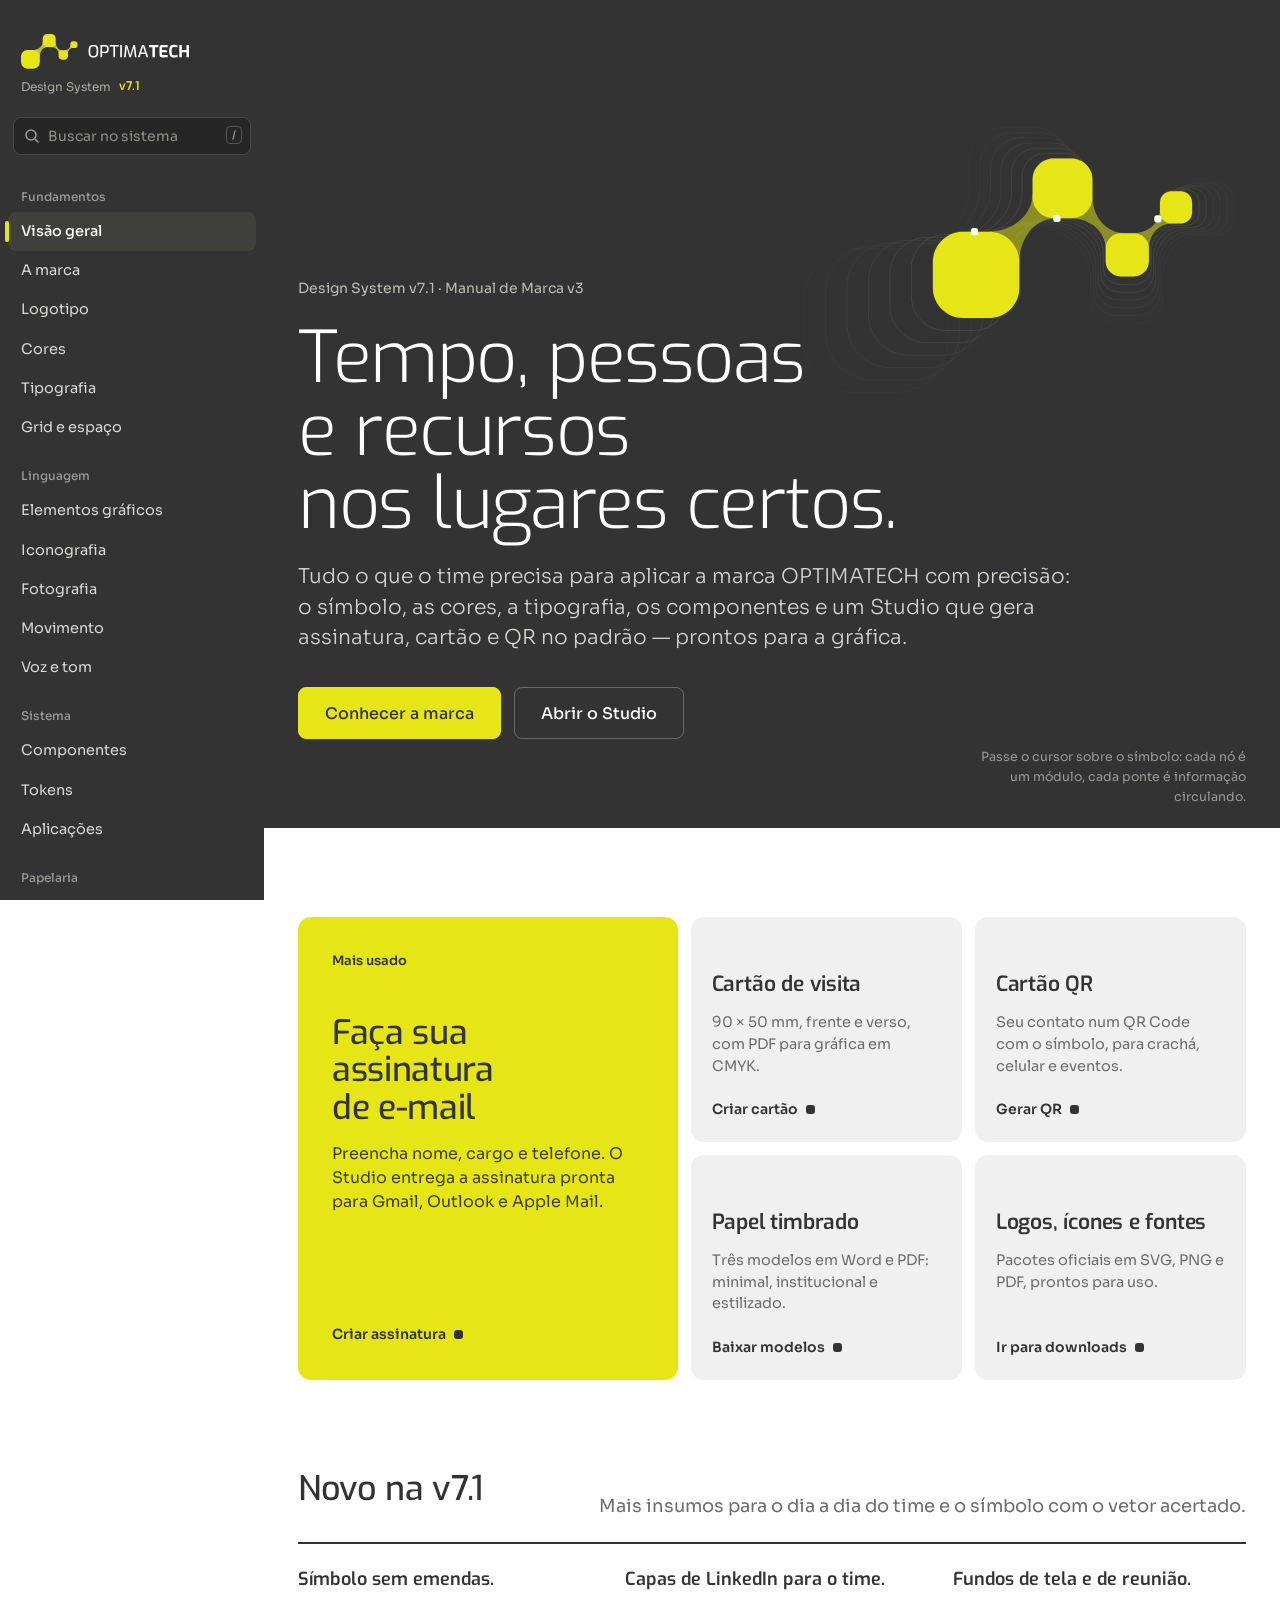
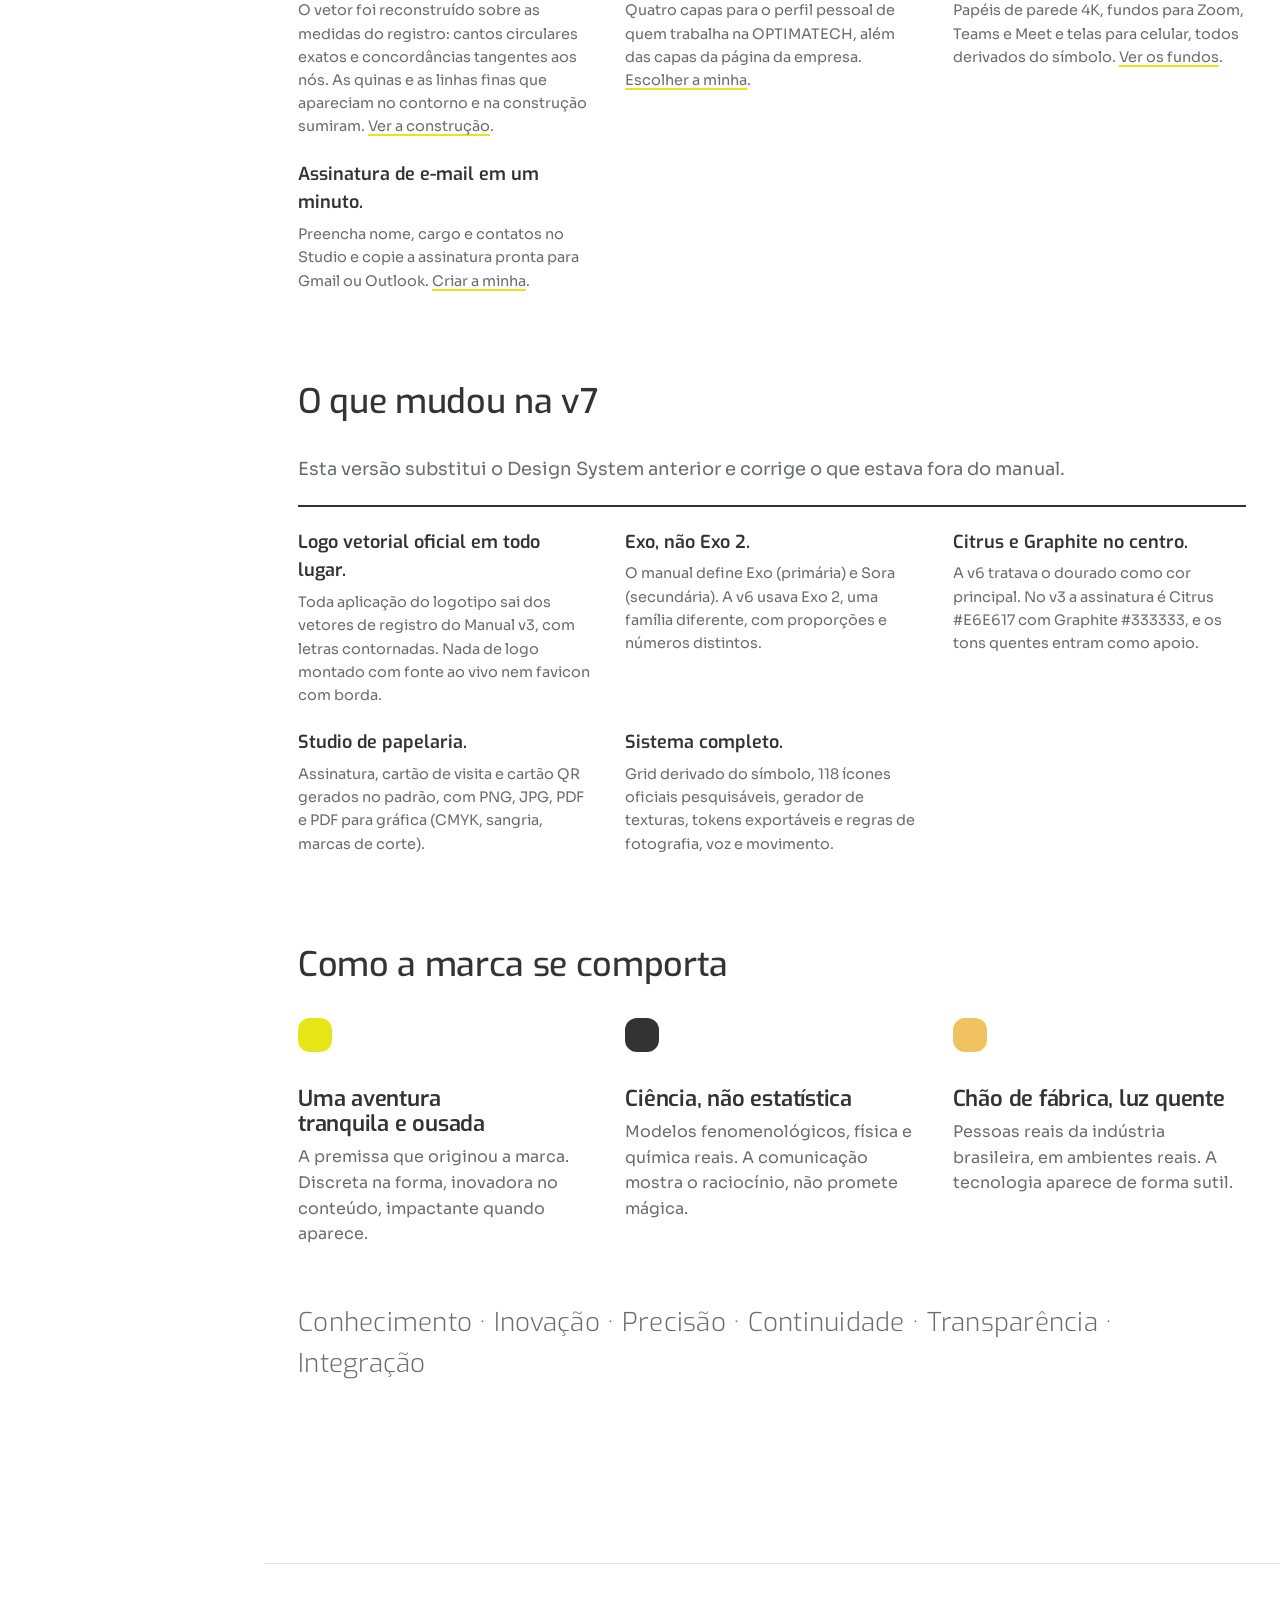
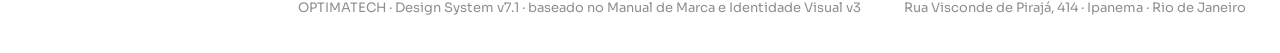
==== commit 79f64d54: "Design System v7.1: símbolo reconstruído, fundos de tela e capas de LinkedIn - Símbolo: geometria ma" ====
--- a/index.html
+++ b/index.html
@@ -26,7 +26,7 @@
   <div class="hero">
     <div class="hero__stage" id="heroStage" aria-hidden="true"></div>
     <div class="wrap hero__copy">
-      <p class="hero__kicker">Design System v7 · Manual de Marca v3</p>
+      <p class="hero__kicker">Design System v7.1 · Manual de Marca v3</p>
       <h1>Tempo, pessoas e recursos<br>nos lugares certos.</h1>
       <p class="hero__lead">Tudo o que o time precisa para aplicar a marca OPTIMATECH com precisão: o símbolo, as cores, a tipografia, os componentes e um Studio que gera assinatura, cartão e QR no padrão — prontos para a gráfica.</p>
       <div class="hero__cta">
@@ -70,6 +70,16 @@
     </div>
 
     <div class="sec">
+      <div class="sec-head"><h2 class="h">Novo na v7.1</h2><p class="intro">Mais insumos para o dia a dia do time e o símbolo com o vetor acertado.</p></div>
+      <div class="changes">
+        <div><b>Símbolo sem emendas.</b><p>O vetor foi reconstruído sobre as medidas do registro: cantos circulares exatos e concordâncias tangentes aos nós. As quinas e as linhas finas que apareciam no contorno e na construção sumiram. <a href="#logotipo/construcao">Ver a construção</a>.</p></div>
+        <div><b>Capas de LinkedIn para o time.</b><p>Quatro capas para o perfil pessoal de quem trabalha na OPTIMATECH, além das capas da página da empresa. <a href="#fundos">Escolher a minha</a>.</p></div>
+        <div><b>Fundos de tela e de reunião.</b><p>Papéis de parede 4K, fundos para Zoom, Teams e Meet e telas para celular, todos derivados do símbolo. <a href="#fundos/reuniao">Ver os fundos</a>.</p></div>
+        <div><b>Assinatura de e-mail em um minuto.</b><p>Preencha nome, cargo e contatos no Studio e copie a assinatura pronta para Gmail ou Outlook. <a href="studio.html#assinatura">Criar a minha</a>.</p></div>
+      </div>
+    </div>
+
+    <div class="sec">
       <div class="sec-head"><h2 class="h">O que mudou na v7</h2><p class="intro">Esta versão substitui o Design System anterior e corrige o que estava fora do manual.</p></div>
       <div class="changes">
         <div><b>Logo vetorial oficial em todo lugar.</b><p>Toda aplicação do logotipo sai dos vetores de registro do Manual v3, com letras contornadas. Nada de logo montado com fonte ao vivo nem favicon com borda.</p></div>
@@ -159,6 +169,7 @@
       <h2 class="h">Construção</h2>
       <p class="intro">O módulo <b>u</b> é o lado do menor nó. O símbolo mede 8u de largura; os demais nós crescem em progressão até o maior, que concentra o peso visual na base. Os nós usam sempre raio de 35% do próprio lado, regra que também gera os raios da interface.</p>
       <div class="build" id="buildArt"></div>
+      <p class="cap">Em laranja, as seis concordâncias que ligam os nós. Cada uma é um quarto de elipse que nasce e termina tangente a um lado reto (os pontos marcam as doze tangências), por isso o contorno corre sem quinas. A geometria é gerada por <code>tools/build-geometry.mjs</code>; não redesenhe à mão.</p>
     </div>
 
     <div class="sec" id="logotipo-protecao">
@@ -540,6 +551,53 @@
 </section>
 
 <!-- ===================================================== DOWNLOADS -->
+<section class="page" id="p-fundos" data-page="fundos">
+  <header class="p-head"><svg class="p-head__trail" data-trail></svg><div class="wrap">
+    <p class="crumb">Papelaria</p>
+    <h1>Fundos e capas</h1>
+    <p class="lead">A marca na tela de quem faz a OPTIMATECH: capa do LinkedIn, fundo de reunião, papel de parede e celular. Clique em uma imagem para ampliar ou baixe direto.</p>
+  </div></header>
+  <div class="wrap">
+    <div class="sec" id="fundos-linkedin">
+      <div class="sec-head"><h2 class="h">Capas de LinkedIn para o time</h2><p class="intro">Quatro versões para o seu perfil pessoal. Escolha a que combina com você; todas levam o logotipo e a assinatura da marca.</p></div>
+      <div class="bgs bgs--cover" id="bgColab"><p class="cap">Carregando capas…</p></div>
+      <p class="cap">A foto de perfil cobre o canto inferior esquerdo (círculo tracejado na prévia). Por isso logotipo e assinatura ficam à direita. Arquivo em 3168 × 792 px, o dobro da medida do LinkedIn, para manter a nitidez.</p>
+    </div>
+    <div class="sec" id="fundos-empresa">
+      <div class="sec-head"><h2 class="h">Capas da página da empresa</h2><p class="intro">Para a página institucional da OPTIMATECH. Uso do marketing.</p></div>
+      <div class="bgs bgs--cover" id="bgEmp"></div>
+    </div>
+    <div class="sec" id="fundos-reuniao">
+      <div class="sec-head"><h2 class="h">Fundos de reunião</h2><p class="intro">1920 × 1080 px para Zoom, Teams e Google Meet. O logotipo fica no canto superior esquerdo, fora da área do rosto.</p></div>
+      <div class="bgs" id="bgMeet"></div>
+      <h3 class="h" style="margin-top:var(--s-6)">Ambientes</h3>
+      <p class="intro">As cenas fotográficas da identidade, para quando a reunião pede um cenário.</p>
+      <div class="bgs" id="bgAmb"></div>
+    </div>
+    <div class="sec" id="fundos-desktop">
+      <div class="sec-head"><h2 class="h">Papéis de parede</h2><p class="intro">3840 × 2160 px (4K). Servem em qualquer monitor 16:9.</p></div>
+      <div class="bgs" id="bgDesk"></div>
+    </div>
+    <div class="sec" id="fundos-celular">
+      <div class="sec-head"><h2 class="h">Celular</h2><p class="intro">1290 × 2796 px para tela de bloqueio e de início.</p></div>
+      <div class="bgs bgs--phone" id="bgCel"></div>
+    </div>
+    <div class="sec">
+      <h2 class="h">Como aplicar</h2>
+      <div class="grid g3 rules">
+        <div><h3>LinkedIn</h3><p>No seu perfil, clique no lápis sobre a capa atual, envie o arquivo e confirme sem recortar.</p></div>
+        <div><h3>Zoom, Teams e Meet</h3><p>Zoom: Configurações, Plano de fundo e efeitos, botão +. Teams: Mais, Efeitos de vídeo, Adicionar novo. Meet: Aplicar efeitos visuais, Fazer upload. Se o logotipo aparecer invertido para você, desmarque “Espelhar meu vídeo”; os outros veem certo.</p></div>
+        <div><h3>Não altere</h3><p>Não recorte, não estique e não aplique filtros. Precisa de outra medida ou de uma versão com o nome de um evento? Peça ao marketing.</p></div>
+      </div>
+      <div class="studio-cta dark">
+        <div><h3>Tudo de uma vez</h3><p>Os pacotes completos de capas e fundos estão em Downloads.</p></div>
+        <div class="lgen__btns"><a class="btn btn--accent" href="downloads/optimatech-linkedin-capas.zip" download>Capas (.zip)</a><a class="btn btn--ghost" href="downloads/optimatech-fundos-de-tela.zip" download>Fundos (.zip)</a></div>
+      </div>
+    </div>
+  </div>
+  <div class="lightbox" id="lightboxBg" hidden><button aria-label="Fechar">×</button><img alt=""><p></p></div>
+</section>
+
 <section class="page" id="p-downloads" data-page="downloads">
   <header class="p-head"><svg class="p-head__trail" data-trail></svg><div class="wrap">
     <p class="crumb">Papelaria</p>
@@ -549,7 +607,7 @@
   <div class="wrap"><div class="sec"><div class="dl" id="dlList"><p class="cap">Carregando pacotes…</p></div></div></div>
 </section>
 
-<footer class="foot"><div class="wrap"><span>OPTIMATECH · Design System v7 · baseado no Manual de Marca e Identidade Visual v3</span><span>Rua Visconde de Pirajá, 414 · Ipanema · Rio de Janeiro</span></div></footer>
+<footer class="foot"><div class="wrap"><span>OPTIMATECH · Design System v7.1 · baseado no Manual de Marca e Identidade Visual v3</span><span>Rua Visconde de Pirajá, 414 · Ipanema · Rio de Janeiro</span></div></footer>
 </main>
 </div>
 </div>
--- a/assets/css/ds.css
+++ b/assets/css/ds.css
@@ -402,3 +402,19 @@
 .photo-mosaic{grid-auto-flow:dense}
 .dark .btn--ghost{color:#fff;border-color:#6b6b68}
 .dark .btn--ghost:hover{border-color:#fff}
+
+/* ---- Fundos e capas (v7.1) ---- */
+.bgs{display:grid;grid-template-columns:repeat(3,minmax(0,1fr));gap:var(--s-5)}
+.bgs--cover{grid-template-columns:repeat(2,minmax(0,1fr))}
+.bgs--phone{grid-template-columns:repeat(4,minmax(0,1fr))}
+.bg{margin:0;display:flex;flex-direction:column;gap:var(--s-3)}
+.bg__img{position:relative;display:block;width:100%;padding:0;border:1px solid var(--line);border-radius:var(--r-lg);overflow:hidden;background:var(--ot-ice);cursor:zoom-in;transition:box-shadow var(--t-base) var(--ease-flow),transform var(--t-base) var(--ease-flow)}
+.bg__img:hover{box-shadow:var(--e-2);transform:translateY(-2px)}
+.bg__img img{display:block;width:100%;height:100%;object-fit:cover}
+.bg__avatar{position:absolute;left:3.2%;bottom:-34%;width:16%;aspect-ratio:1;border-radius:50%;border:2px dashed rgba(255,255,255,.85);background:rgba(144,143,143,.45);box-shadow:0 0 0 1px rgba(51,51,51,.25)}
+.bg figcaption{display:flex;align-items:center;justify-content:space-between;gap:var(--s-3)}
+.bg figcaption b{display:block;font-family:var(--font-display);font-size:16px;font-weight:600}
+.bg figcaption span{font-size:12.5px;color:var(--ink-2)}
+.changes a{color:inherit;text-decoration:underline;text-decoration-color:var(--ot-citrus);text-decoration-thickness:2px;text-underline-offset:3px}
+@media (max-width:900px){.bgs{grid-template-columns:repeat(2,minmax(0,1fr))}.bgs--cover{grid-template-columns:1fr}.bgs--phone{grid-template-columns:repeat(2,minmax(0,1fr))}}
+@media (max-width:560px){.bgs{grid-template-columns:1fr}}
